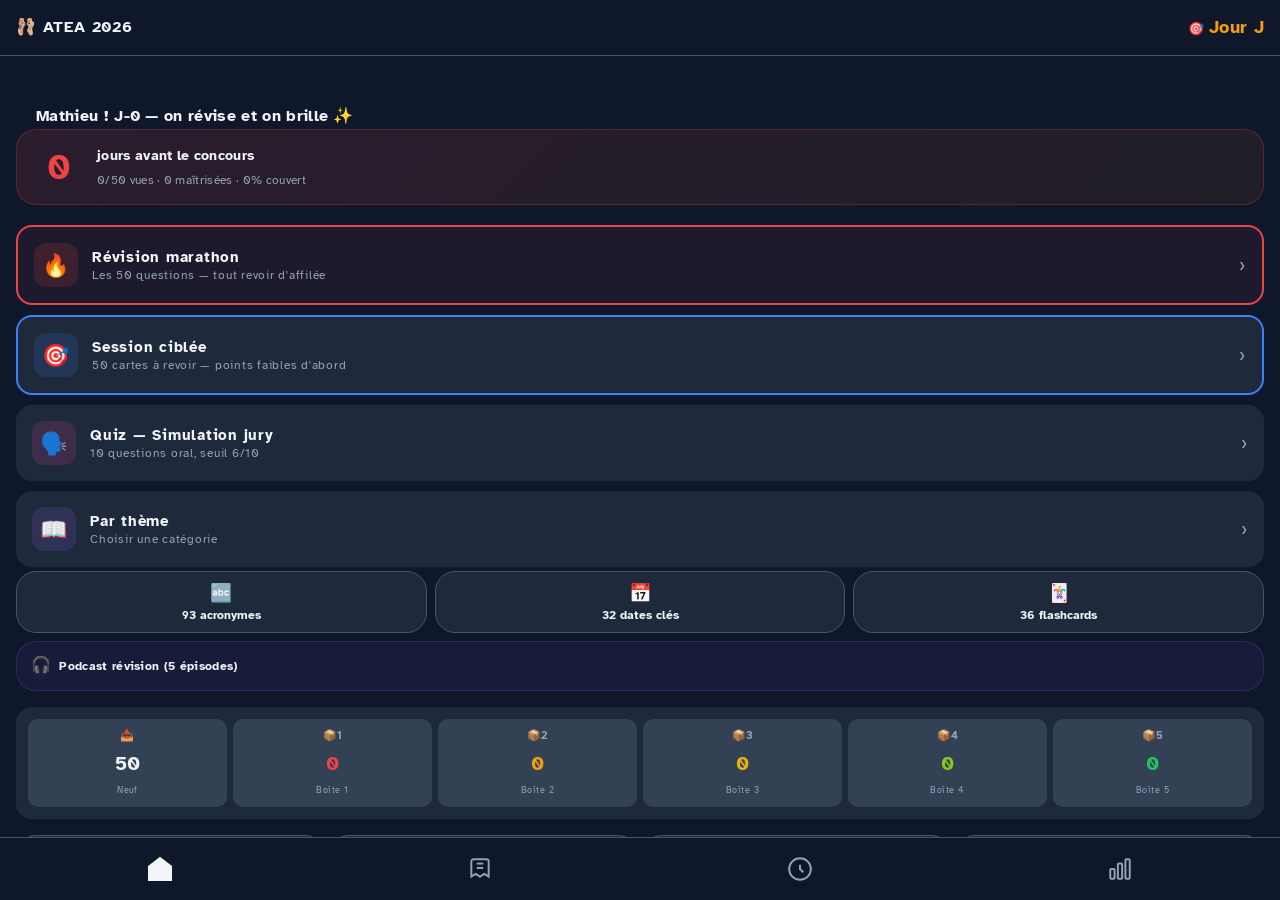
==== atea-prep/index.html @ 39984dcf "ATEA prep v4: Atkinson Hyperlegible font, greeting, marathon mode, motivation, podcast link, countdo" ====
<!DOCTYPE html>
<html lang="fr">
<head>
<meta charset="UTF-8">
<meta name="viewport" content="width=device-width, initial-scale=1.0, user-scalable=no">
<meta name="apple-mobile-web-app-capable" content="yes">
<meta name="apple-mobile-web-app-status-bar-style" content="black-translucent">
<meta name="theme-color" content="#0f172a">
<link rel="manifest" href="manifest.json">
<link href="https://fonts.googleapis.com/css2?family=Atkinson+Hyperlegible:ital,wght@0,400;0,700;1,400;1,700&display=swap" rel="stylesheet">
<title>ATEA 2026 — Prépa Concours Danse</title>
<style>
*{margin:0;padding:0;box-sizing:border-box}
:root{
  --bg:#0f172a;--surface:#1e293b;--surface2:#334155;
  --text:#f1f5f9;--muted:#94a3b8;--accent:#3b82f6;
  --accent2:#8b5cf6;--green:#22c55e;--red:#ef4444;
  --orange:#f59e0b;--border:#475569;
  --radius:16px;--card-radius:20px;
  --font:'Atkinson Hyperlegible', -apple-system, BlinkMacSystemFont, 'Segoe UI', Roboto, sans-serif;
}
html,body{height:100%;font-family:var(--font);background:var(--bg);color:var(--text);overflow:hidden;-webkit-tap-highlight-color:transparent;font-size:16px;letter-spacing:0.02em;line-height:1.7}
body{display:flex;flex-direction:column}

/* Header */
.header{padding:12px 16px;display:flex;align-items:center;justify-content:space-between;background:var(--bg);border-bottom:1px solid var(--border);flex-shrink:0;z-index:10}
.header h1{font-size:16px;font-weight:700;letter-spacing:0.05em}
.header-right{display:flex;align-items:center;gap:10px}
.countdown{font-size:13px;color:var(--orange);font-weight:600}
.countdown span{font-size:18px}
.streak-badge{display:flex;align-items:center;gap:4px;background:rgba(245,158,11,0.15);padding:4px 10px;border-radius:20px;font-size:13px;font-weight:700;color:var(--orange)}
.streak-badge .fire{font-size:18px}

/* Navigation */
.nav{display:flex;gap:6px;padding:8px 12px;overflow-x:auto;flex-shrink:0;-webkit-overflow-scrolling:touch;scrollbar-width:none}
.nav::-webkit-scrollbar{display:none}
.nav-btn{padding:8px 14px;border-radius:30px;border:1.5px solid var(--border);background:transparent;color:var(--muted);font-size:12px;font-weight:600;white-space:nowrap;cursor:pointer;transition:all .2s;font-family:var(--font);letter-spacing:0.05em}
.nav-btn.active{background:var(--accent);border-color:var(--accent);color:#fff}
.nav-btn:active{transform:scale(0.96)}

/* Main content area */
.main{flex:1;overflow-y:auto;padding:16px;-webkit-overflow-scrolling:touch}

/* Card styles */
.card{background:var(--surface);border-radius:var(--card-radius);padding:24px;margin-bottom:16px;position:relative;overflow:hidden}
.card-label{font-size:11px;text-transform:uppercase;letter-spacing:1.5px;color:var(--accent);font-weight:700;margin-bottom:10px}
.card-q{font-size:16px;font-weight:600;line-height:1.7;margin-bottom:16px}
.card-a{font-size:16px;line-height:1.7;color:var(--muted);display:none;padding-top:16px;border-top:1px solid var(--border)}
.card-a.visible{display:block;animation:fadeIn .3s ease}
.card-a ul{list-style:none;padding:0;margin:0}
.card-a li{padding:6px 0;padding-left:20px;position:relative;line-height:1.7}
.card-a li::before{content:'•';position:absolute;left:0;color:var(--accent);font-weight:700}
.card-category{position:absolute;top:0;right:0;padding:6px 12px;border-radius:0 var(--card-radius) 0 12px;font-size:10px;font-weight:600;background:var(--accent2);color:#fff;letter-spacing:0.05em}

/* TTS button */
.tts-btn{display:inline-flex;align-items:center;gap:6px;padding:8px 14px;border-radius:var(--radius);border:1.5px solid var(--border);background:transparent;color:var(--muted);font-size:13px;cursor:pointer;transition:all .2s;margin-top:12px;font-family:var(--font)}
.tts-btn:active{transform:scale(0.96)}
.tts-btn.speaking{border-color:var(--accent);color:var(--accent);background:rgba(59,130,246,0.1)}

/* Flip button */
.flip-btn{width:100%;padding:14px;border-radius:var(--radius);border:none;background:var(--accent);color:#fff;font-size:15px;font-weight:600;cursor:pointer;transition:all .2s;font-family:var(--font);letter-spacing:0.05em}
.flip-btn:active{transform:scale(0.98);opacity:0.9}
.flip-btn.revealed{background:var(--surface2)}
.flip-btn.secondary{background:var(--surface2);margin-top:10px}

/* Progress ring */
.progress-container{display:flex;align-items:center;gap:12px;margin-bottom:16px}
.progress-ring{width:48px;height:48px;position:relative;flex-shrink:0}
.progress-ring svg{transform:rotate(-90deg)}
.progress-ring circle{fill:none;stroke-width:4}
.progress-ring .bg{stroke:var(--surface2)}
.progress-ring .fg{stroke:var(--green);stroke-linecap:round;transition:stroke-dashoffset .5s ease}
.progress-text{font-size:11px;font-weight:700;position:absolute;top:50%;left:50%;transform:translate(-50%,-50%)}
.progress-label{font-size:14px;color:var(--muted)}
.progress-label strong{color:var(--text)}

/* Leitner boxes visual */
.leitner-visual{display:flex;gap:6px;margin-bottom:16px;padding:12px;background:var(--surface);border-radius:var(--radius)}
.leitner-box{flex:1;text-align:center;padding:8px 4px;border-radius:10px;background:var(--surface2);position:relative}
.leitner-box .box-num{font-size:11px;font-weight:700;color:var(--muted);margin-bottom:2px}
.leitner-box .box-count{font-size:20px;font-weight:800}
.leitner-box.b1 .box-count{color:var(--red)}
.leitner-box.b2 .box-count{color:var(--orange)}
.leitner-box.b3 .box-count{color:#eab308}
.leitner-box.b4 .box-count{color:#84cc16}
.leitner-box.b5 .box-count{color:var(--green)}
.leitner-box .box-label{font-size:9px;color:var(--muted);margin-top:2px;letter-spacing:0.05em}

/* Leitner rating buttons */
.leitner-btns{display:flex;gap:8px;margin-top:16px}
.leitner-btn{flex:1;padding:14px 8px;border-radius:var(--radius);border:none;font-size:14px;font-weight:600;cursor:pointer;transition:all .2s;font-family:var(--font)}
.leitner-btn:active{transform:scale(0.96)}
.leitner-btn.correct{background:rgba(34,197,94,0.15);color:var(--green)}
.leitner-btn.wrong{background:rgba(239,68,68,0.15);color:var(--red)}

/* Quiz mode */
.quiz-option{display:block;width:100%;padding:14px 16px;margin-bottom:10px;border-radius:var(--radius);border:1.5px solid var(--border);background:var(--surface);color:var(--text);font-size:15px;text-align:left;cursor:pointer;transition:all .2s;line-height:1.6;font-family:var(--font)}
.quiz-option:active{transform:scale(0.98)}

/* Score bar */
.score-bar{display:flex;gap:12px;padding:12px 16px;background:var(--surface);border-radius:var(--radius);margin-bottom:16px;justify-content:center}
.score-item{text-align:center}
.score-item .num{font-size:22px;font-weight:700}
.score-item .label{font-size:10px;color:var(--muted);text-transform:uppercase;letter-spacing:1px}
.score-item.good .num{color:var(--green)}
.score-item.bad .num{color:var(--red)}

/* Acronym grid */
.acr-card{background:var(--surface);border-radius:var(--radius);padding:16px;margin-bottom:10px;cursor:pointer;transition:all .2s}
.acr-card:active{transform:scale(0.98)}
.acr-card .acr{font-size:19px;font-weight:700;color:var(--accent)}
.acr-card .def{font-size:15px;color:var(--muted);margin-top:8px;display:none;line-height:1.7}
.acr-card.open .def{display:block;animation:fadeIn .2s ease}

/* Timeline */
.tl-item{display:flex;gap:12px;padding:14px 0;border-bottom:1px solid rgba(71,85,105,0.3)}
.tl-date{min-width:100px;font-size:13px;font-weight:700;color:var(--orange);line-height:1.7}
.tl-event{font-size:14px;line-height:1.7;color:var(--text)}

/* Stats dashboard */
.stat-grid{display:grid;grid-template-columns:1fr 1fr;gap:12px;margin-bottom:16px}
.stat-card{background:var(--surface);border-radius:var(--radius);padding:16px;text-align:center}
.stat-card .big{font-size:26px;font-weight:800}
.stat-card .label{font-size:11px;color:var(--muted);margin-top:4px}

/* Search */
.search{display:flex;margin-bottom:16px}
.search input{flex:1;padding:12px 16px;border-radius:var(--radius);border:1.5px solid var(--border);background:var(--surface);color:var(--text);font-size:15px;outline:none;font-family:var(--font);letter-spacing:0.02em}
.search input:focus{border-color:var(--accent)}
.search input::placeholder{color:var(--muted)}

/* Home */
.home-hero{text-align:center;padding:24px 16px}
.home-hero .emoji{font-size:44px;margin-bottom:10px}
.home-hero h2{font-size:20px;font-weight:700;margin-bottom:4px}
.home-hero .sub{color:var(--muted);font-size:13px}
.home-actions{display:flex;flex-direction:column;gap:10px;margin-top:20px}
.home-action{display:flex;align-items:center;gap:14px;background:var(--surface);border-radius:var(--radius);padding:16px;cursor:pointer;transition:all .2s;border:none;color:var(--text);width:100%;text-align:left;font-size:15px;font-family:var(--font);letter-spacing:0.05em}
.home-action:active{transform:scale(0.98)}
.home-action .icon{width:44px;height:44px;border-radius:12px;display:flex;align-items:center;justify-content:center;font-size:22px;flex-shrink:0}
.home-action .icon.blue{background:rgba(59,130,246,0.15)}
.home-action .icon.purple{background:rgba(139,92,246,0.15)}
.home-action .icon.orange{background:rgba(245,158,11,0.15)}
.home-action .icon.green{background:rgba(34,197,94,0.15)}
.home-action .icon.red{background:rgba(239,68,68,0.15)}
.home-action .icon.pink{background:rgba(236,72,153,0.15)}
.home-action .meta{flex:1;min-width:0}
.home-action .meta .title{font-weight:600;font-size:15px}
.home-action .meta .desc{font-size:12px;color:var(--muted);margin-top:2px}
.home-action .arrow{color:var(--muted);font-size:18px;flex-shrink:0}



/* Countdown strip */
.countdown-strip{display:flex;align-items:center;gap:14px;padding:14px 18px;background:linear-gradient(135deg,rgba(239,68,68,0.12),rgba(249,115,22,0.08));border:1.5px solid rgba(239,68,68,0.25);border-radius:var(--card-radius);margin-bottom:12px}
.countdown-num{font-size:36px;font-weight:800;color:var(--red);line-height:1;min-width:48px;text-align:center}
.countdown-right{flex:1}
.countdown-label{font-size:14px;font-weight:600;color:var(--text)}
.countdown-sub{font-size:12px;color:var(--muted);margin-top:2px}

/* Primary action (marathon) */
.home-action.primary-action{border:2px solid var(--red);background:rgba(239,68,68,0.06)}

/* Extras row */
.home-extras{margin-top:4px;margin-bottom:16px}
.extras-row{display:flex;gap:8px;margin-bottom:8px}
.extra-btn{flex:1;padding:10px 8px;border-radius:var(--card-radius);border:1px solid var(--border);background:var(--surface);color:var(--text);font-size:12px;font-weight:600;text-align:center;cursor:pointer;font-family:var(--font);transition:all .15s;text-decoration:none;display:block}
.extra-btn:active{transform:scale(0.97)}
.extra-btn span{display:block;font-size:18px;margin-bottom:4px}
.podcast-btn{display:flex;align-items:center;gap:8px;padding:10px 14px;background:rgba(139,92,246,0.08);border-color:rgba(139,92,246,0.2)}
.podcast-btn span{display:inline;font-size:16px;margin:0}

/* Today stats row */
.today-stats{display:flex;gap:4px;margin-top:12px;margin-bottom:80px}
.today-stat{flex:1;text-align:center;padding:10px 4px;background:var(--surface);border-radius:var(--card-radius);border:1px solid var(--border)}
.today-stat .ts-num{font-size:18px;font-weight:700;color:var(--text)}
.today-stat .ts-label{font-size:10px;color:var(--muted);margin-top:2px}

/* Red color var */

/* Greeting */
.greeting{padding:16px 20px 0;font-size:16px;font-weight:600;color:var(--text);text-align:left;line-height:1.6}

/* Motivation toast */
.motivation-toast{position:fixed;top:70px;left:50%;transform:translateX(-50%) translateY(-20px);background:var(--surface2);color:var(--text);padding:10px 20px;border-radius:30px;font-size:14px;font-weight:600;opacity:0;transition:all .3s ease;z-index:100;pointer-events:none;white-space:nowrap}
.motivation-toast.visible{opacity:1;transform:translateX(-50%) translateY(0)}

/* Daily goal banner */
.daily-goal{background:var(--surface);border-radius:var(--card-radius);padding:16px;margin-bottom:16px;display:flex;align-items:center;gap:14px}
.daily-goal .ring-wrap{flex-shrink:0}
.daily-goal .goal-info{flex:1;min-width:0}
.daily-goal .goal-title{font-size:14px;font-weight:600}
.daily-goal .goal-sub{font-size:12px;color:var(--muted);margin-top:2px}
.daily-goal.complete{border:2px solid var(--green);background:rgba(34,197,94,0.05)}

/* Empty state */
.empty{text-align:center;padding:48px 24px;color:var(--muted)}
.empty .emoji{font-size:48px;margin-bottom:12px}

/* Animations */
@keyframes fadeIn{from{opacity:0;transform:translateY(8px)}to{opacity:1;transform:translateY(0)}}
.fade-in{animation:fadeIn .3s ease}
@keyframes confettiFall{0%{transform:translateY(-100vh) rotate(0deg);opacity:1}100%{transform:translateY(100vh) rotate(720deg);opacity:0}}
@keyframes celebPop{0%{transform:scale(0);opacity:0}50%{transform:scale(1.2);opacity:1}100%{transform:scale(1);opacity:1}}

/* Confetti overlay */
.confetti-overlay{position:fixed;top:0;left:0;right:0;bottom:0;pointer-events:none;z-index:1000;overflow:hidden}
.confetti-piece{position:absolute;width:10px;height:10px;border-radius:2px;animation:confettiFall 3s ease-out forwards}
.celeb-text{position:fixed;top:50%;left:50%;transform:translate(-50%,-50%);font-size:28px;font-weight:800;text-align:center;z-index:1001;animation:celebPop .5s ease;pointer-events:none;text-shadow:0 2px 20px rgba(0,0,0,0.5)}

/* Swipe hint */
.swipe-hint{text-align:center;font-size:11px;color:var(--muted);padding:8px;margin-top:8px}

/* Bottom bar — Instagram style */
.bottom-bar{display:flex;align-items:center;justify-content:space-around;padding:6px 0;padding-bottom:max(6px,env(safe-area-inset-bottom));background:var(--bg);border-top:1px solid var(--border);flex-shrink:0}
.bottom-btn{flex:1;display:flex;align-items:center;justify-content:center;padding:12px 0;border:none;background:transparent;cursor:pointer;transition:all .15s;-webkit-tap-highlight-color:transparent;position:relative}
.bottom-btn:active{transform:scale(0.9)}
.bottom-btn svg{width:26px;height:26px;stroke:var(--muted);stroke-width:1.8;fill:none;transition:all .15s}
.bottom-btn.active svg{stroke:var(--text);stroke-width:2.2}
.bottom-btn.active svg.fill-active{fill:var(--text);stroke:var(--text)}

/* Filter pills */
.filter-row{display:flex;gap:6px;margin-bottom:12px;flex-wrap:wrap}
.filter-pill{padding:6px 12px;border-radius:20px;border:1px solid var(--border);background:transparent;color:var(--muted);font-size:11px;cursor:pointer;transition:all .2s;font-family:var(--font)}
.filter-pill.active{background:var(--accent);border-color:var(--accent);color:#fff}

/* Result banner */
.result-banner{padding:24px;border-radius:var(--card-radius);text-align:center;margin-bottom:16px}
.result-banner.pass{background:rgba(34,197,94,0.1);border:2px solid var(--green)}
.result-banner.fail{background:rgba(239,68,68,0.1);border:2px solid var(--red)}
.result-banner .big-emoji{font-size:48px;margin-bottom:8px}
.result-banner .result-text{font-size:20px;font-weight:700}
.result-banner .result-sub{font-size:14px;color:var(--muted);margin-top:4px}

/* Box 5 graduation animation */
@keyframes boxGrad{0%{box-shadow:0 0 0 0 rgba(34,197,94,0.4)}70%{box-shadow:0 0 0 15px rgba(34,197,94,0)}100%{box-shadow:0 0 0 0 rgba(34,197,94,0)}}
.box-graduated{animation:boxGrad 1s ease}
</style>
</head>
<body>

<div class="header">
  <h1>🩰 ATEA 2026</h1>
  <div class="header-right">
    <div class="streak-badge" id="streakBadge" style="display:none"><span class="fire">🔥</span><span id="streakNum">0</span></div>
    <div class="countdown" id="countdown"></div>
  </div>
</div>

<div class="motivation-toast" id="motivationToast"></div>
<div class="nav" id="nav"></div>
<div class="main" id="main"></div>

<div class="bottom-bar" id="bottomBar">
  <button class="bottom-btn active" onclick="showTab('home')" data-tab="home">
    <svg viewBox="0 0 24 24" class="fill-active"><path d="M9.005 16.545a2.997 2.997 0 0 1 2.997-2.997A2.997 2.997 0 0 1 15 16.545V22H9.005V16.545Z"/><path d="M2.003 9.822 12 2l9.997 7.822V22H15v-5.455A2.997 2.997 0 0 0 12.002 13.548 2.997 2.997 0 0 0 9.005 16.545V22H2.003V9.822Z"/></svg>
  </button>
  <button class="bottom-btn" onclick="showTab('study')" data-tab="study">
    <svg viewBox="0 0 24 24"><path d="M4 19V5a2 2 0 0 1 2-2h12a2 2 0 0 1 2 2v14l-4-2.5L12 19l-4-2.5L4 19Z"/><line x1="9" y1="7" x2="15" y2="7"/><line x1="9" y1="11" x2="15" y2="11"/></svg>
  </button>
  <button class="bottom-btn" onclick="showTab('quiz')" data-tab="quiz">
    <svg viewBox="0 0 24 24"><circle cx="12" cy="12" r="10"/><path d="M12 8v4l3 3"/></svg>
  </button>
  <button class="bottom-btn" onclick="showTab('stats')" data-tab="stats">
    <svg viewBox="0 0 24 24"><rect x="3" y="12" width="4" height="9" rx="1"/><rect x="10" y="7" width="4" height="14" rx="1"/><rect x="17" y="3" width="4" height="18" rx="1"/></svg>
  </button>
</div>

<script src="content.js"></script>
<script>

// ===== MOTIVATION =====
const GREETINGS = [
  "Bonjour Mathieu ! C'est parti pour une séance de révision 💪",
  "Salut Mathieu ! Encore un pas vers le concours 🩰",
  "Hello Mathieu ! Chaque minute compte, tu gères 🔥",
  "Bonjour Mathieu ! Le jury va être impressionné 🌟",
  "Mathieu ! J-{days} — on révise et on brille ✨",
  "Coucou Mathieu ! Ton futur poste t'attend 🎯",
];

const CARD_ENCOURAGEMENTS = [
  "Bien joué ! 👏",
  "Tu gères ! 💪",
  "Excellent ! 🌟",
  "C'est noté ! ✅",
  "Bravo ! 🎉",
  "Continue comme ça ! 🔥",
  "Top ! 👌",
  "Parfait ! ⭐",
];

const WRONG_ENCOURAGEMENTS = [
  "Pas grave, ça rentrera ! 💡",
  "C'est en se trompant qu'on apprend 📖",
  "Tu la retiendras la prochaine fois 💪",
  "Note-la bien, elle reviendra ! 🔄",
];

const STREAK_MESSAGES = [
  "", // 0
  "", // 1
  "Belle série ! 🔥",
  "3 d'affilée, continue ! 🔥🔥",
  "En feu ! 🔥🔥🔥",
  "Inarrêtable ! 🔥🔥🔥🔥",
];

const SESSION_END_MESSAGES = [
  "Belle session ! Le jury ne sait pas ce qui l'attend 😏",
  "Bravo Mathieu ! Une session de plus vers la victoire 🏆",
  "Encore un pas de franchi. Tu es sur la bonne voie ! 🩰",
  "Session terminée. Tu es de plus en plus prêt ! 💪",
];

function getGreeting() {
  const days = Math.max(0, Math.ceil((new Date('2026-06-22') - new Date()) / 86400000));
  const g = GREETINGS[Math.floor(Math.random() * GREETINGS.length)];
  return g.replace('{days}', days);
}

function getCardEncouragement() {
  return CARD_ENCOURAGEMENTS[Math.floor(Math.random() * CARD_ENCOURAGEMENTS.length)];
}

function getWrongEncouragement() {
  return WRONG_ENCOURAGEMENTS[Math.floor(Math.random() * WRONG_ENCOURAGEMENTS.length)];
}

function getStreakMessage(count) {
  if (count >= STREAK_MESSAGES.length) return STREAK_MESSAGES[STREAK_MESSAGES.length - 1];
  return STREAK_MESSAGES[count] || '';
}

function getSessionEndMessage() {
  return SESSION_END_MESSAGES[Math.floor(Math.random() * SESSION_END_MESSAGES.length)];
}

let correctStreak = 0;
function showMotivation(msg) {
  if (!msg) return;
  const t = document.getElementById('motivationToast');
  t.textContent = msg;
  t.classList.add('visible');
  setTimeout(() => t.classList.remove('visible'), 1800);
}


// ===== STATE =====
const STATE_KEY = 'atea-prep-v2';
let state = loadState();

function loadState() {
  try {
    const s = JSON.parse(localStorage.getItem(STATE_KEY));
    if (s && s.version >= 3) return s;
  } catch(e) {}
  // Migrate from v1 if exists
  let oldState = null;
  try { oldState = JSON.parse(localStorage.getItem('atea-prep-state')); } catch(e){}
  const fresh = {
    version: 3,
    boxes: {},         // questionId -> {box: 1-5, lastSeen, sessionSeen}
    quizHistory: [],
    acrSeen: {},
    streak: {count: 0, lastDate: null},
    dailyGoal: {date: null, studied: 0},
    sessionCount: 0,
    totalStudied: 0
  };
  // Migrate old confidence data
  if (oldState && oldState.seen) {
    Object.entries(oldState.seen).forEach(([id, data]) => {
      let box = 1;
      if (data.confidence === 'easy') box = 4;
      else if (data.confidence === 'medium') box = 2;
      else if (data.confidence === 'hard') box = 1;
      fresh.boxes[id] = {box, lastSeen: data.lastSeen, sessionSeen: 0};
    });
    fresh.quizHistory = oldState.quizHistory || [];
    fresh.totalStudied = oldState.totalStudied || 0;
  }
  return fresh;
}

function saveState() { localStorage.setItem(STATE_KEY, JSON.stringify(state)); }

// ===== DAILY TRACKING =====
function todayStr() {
  return new Date().toLocaleDateString('en-CA'); // YYYY-MM-DD
}

function checkStreak() {
  const today = todayStr();
  const s = state.streak;
  if (s.lastDate === today) return; // already counted today
  const yesterday = new Date();
  yesterday.setDate(yesterday.getDate() - 1);
  const yStr = yesterday.toLocaleDateString('en-CA');
  if (s.lastDate === yStr) {
    // streak continues — don't increment yet, wait for study
  } else if (s.lastDate && s.lastDate !== yStr) {
    // streak broken
    s.count = 0;
  }
}

function recordStudy() {
  const today = todayStr();
  // Daily goal
  if (state.dailyGoal.date !== today) {
    state.dailyGoal = {date: today, studied: 0};
  }
  state.dailyGoal.studied++;
  state.totalStudied++;
  // Streak
  if (state.streak.lastDate !== today) {
    const yesterday = new Date();
    yesterday.setDate(yesterday.getDate() - 1);
    const yStr = yesterday.toLocaleDateString('en-CA');
    if (state.streak.lastDate === yStr || state.streak.count === 0) {
      state.streak.count++;
    } else if (state.streak.lastDate !== today) {
      state.streak.count = 1;
    }
    state.streak.lastDate = today;
  }
  saveState();
  updateStreakBadge();
  // Check if daily goal just completed
  if (state.dailyGoal.studied === 5) {
    showCelebration('🎉 Objectif du jour atteint !');
  }
}

function updateStreakBadge() {
  const badge = document.getElementById('streakBadge');
  const num = document.getElementById('streakNum');
  checkStreak();
  if (state.streak.count > 0) {
    badge.style.display = 'flex';
    num.textContent = state.streak.count;
  } else {
    badge.style.display = 'none';
  }
}

// ===== COUNTDOWN =====
function updateCountdown() {
  const exam = new Date('2026-06-22T09:00:00+02:00');
  const now = new Date();
  const diff = exam - now;
  if (diff <= 0) {
    document.getElementById('countdown').innerHTML = '🎯 <span>Jour J</span>';
    return;
  }
  const days = Math.ceil(diff / (1000*60*60*24));
  document.getElementById('countdown').innerHTML = `J-<span>${days}</span>`;
}
updateCountdown();
setInterval(updateCountdown, 60000);

// ===== TTS =====
let ttsActive = false;
function toggleTTS(text, btn) {
  if (ttsActive) {
    speechSynthesis.cancel();
    ttsActive = false;
    if (btn) btn.classList.remove('speaking');
    return;
  }
  // Clean text for speech
  const clean = text.replace(/<[^>]+>/g, ' ').replace(/[•·]/g, '').replace(/\s+/g, ' ').trim();
  const utter = new SpeechSynthesisUtterance(clean);
  utter.lang = 'fr-FR';
  utter.rate = 0.9;
  utter.onend = () => { ttsActive = false; if (btn) btn.classList.remove('speaking'); };
  utter.onerror = () => { ttsActive = false; if (btn) btn.classList.remove('speaking'); };
  speechSynthesis.speak(utter);
  ttsActive = true;
  if (btn) btn.classList.add('speaking');
}

function stopTTS() {
  speechSynthesis.cancel();
  ttsActive = false;
}

// ===== CELEBRATIONS =====
const BRAVO_MSGS = ['Bravo !','Excellent !','Tu gères !','Encore un pas !','Bien joué !','Continue !','Super !','Magnifique !'];
function randomBravo() { return BRAVO_MSGS[Math.floor(Math.random()*BRAVO_MSGS.length)]; }

function showCelebration(msg) {
  // Confetti
  const overlay = document.createElement('div');
  overlay.className = 'confetti-overlay';
  const colors = ['#3b82f6','#8b5cf6','#22c55e','#f59e0b','#ef4444','#ec4899','#06b6d4'];
  for (let i = 0; i < 50; i++) {
    const piece = document.createElement('div');
    piece.className = 'confetti-piece';
    piece.style.left = Math.random()*100 + '%';
    piece.style.top = '-10px';
    piece.style.backgroundColor = colors[Math.floor(Math.random()*colors.length)];
    piece.style.animationDelay = Math.random()*1 + 's';
    piece.style.animationDuration = (2 + Math.random()*2) + 's';
    piece.style.width = (6 + Math.random()*8) + 'px';
    piece.style.height = (6 + Math.random()*8) + 'px';
    overlay.appendChild(piece);
  }
  document.body.appendChild(overlay);
  // Text
  const txt = document.createElement('div');
  txt.className = 'celeb-text';
  txt.textContent = msg || randomBravo();
  document.body.appendChild(txt);
  setTimeout(() => { overlay.remove(); txt.remove(); }, 3000);
}

// ===== FORMAT ANSWER (Dyslexia-friendly) =====
function formatAnswer(text) {
  // Split on sentence boundaries to create bullet points
  let sentences = text
    .replace(/\s+/g, ' ')
    .split(/(?<=[.;!?])\s+/)
    .map(s => s.trim())
    .filter(s => s.length > 0);

  if (sentences.length <= 1) {
    return highlightTerms(text);
  }

  // If there are numbered items like (1), (2), split on those too
  let items = [];
  sentences.forEach(s => {
    const parts = s.split(/(?=\(\d+\)\s)/).map(p => p.trim()).filter(p => p.length > 0);
    items.push(...parts);
  });

  if (items.length <= 2) {
    return highlightTerms(text);
  }

  return '<ul>' + items.map(item => `<li>${highlightTerms(item)}</li>`).join('') + '</ul>';
}

function highlightTerms(text) {
  return text
    // Bold dates (e.g., 7 juillet 2016, 1er janvier 2023)
    .replace(/(\d{1,2}(?:er|ᵉ|ᵉʳ)?\s+(?:janvier|février|mars|avril|mai|juin|juillet|août|septembre|octobre|novembre|décembre)\s+\d{4})/gi, '<strong style="color:var(--orange)">$1</strong>')
    // Bold law references
    .replace(/((?:loi|décret|arrêté|circulaire|article)\s+[A-Za-zÀ-ÿ\.\s\-]+(?:\d[\d\-\.]*)?)/gi, '<strong>$1</strong>')
    // Bold acronyms (2+ uppercase letters)
    .replace(/\b([A-ZÉÈÀÙÇ]{2,}[a-z]?(?:\d+)?)\b/g, '<strong style="color:var(--accent)">$1</strong>')
    // Bold percentages and key numbers
    .replace(/(\d+\s*[%€h])/g, '<strong>$1</strong>');
}

// ===== LEITNER SYSTEM =====
function getBox(qId) {
  return state.boxes[qId]?.box || 0; // 0 = unseen
}

function getBoxCounts() {
  const counts = {0:0, 1:0, 2:0, 3:0, 4:0, 5:0};
  CONTENT.questions.forEach(q => {
    const b = getBox(q.id);
    counts[b]++;
  });
  return counts;
}

function leitnerCorrect(qId) {
  if (!state.boxes[qId]) state.boxes[qId] = {box:1, lastSeen: null, sessionSeen: 0};
  const b = state.boxes[qId];
  if (b.box < 5) b.box++;
  b.lastSeen = new Date().toISOString();
  b.sessionSeen = state.sessionCount;
  correctStreak++;
  if (b.box === 5) {
    showCelebration('⭐ Maîtrisée !');
  } else if (correctStreak >= 2) {
    showMotivation(getStreakMessage(Math.min(correctStreak, 5)));
  } else if (Math.random() < 0.3) {
    showMotivation(getCardEncouragement());
  }
  recordStudy();
  saveState();
}

function leitnerWrong(qId) {
  if (!state.boxes[qId]) state.boxes[qId] = {box:1, lastSeen: null, sessionSeen: 0};
  state.boxes[qId].box = 1;
  state.boxes[qId].lastSeen = new Date().toISOString();
  state.boxes[qId].sessionSeen = state.sessionCount;
  correctStreak = 0;
  if (Math.random() < 0.4) showMotivation(getWrongEncouragement());
  recordStudy();
  saveState();
}

function isDueForReview(qId) {
  const b = state.boxes[qId];
  if (!b) return true; // unseen
  const intervals = {1:1, 2:2, 3:4, 4:8, 5:16};
  const sessionsSince = state.sessionCount - (b.sessionSeen || 0);
  return sessionsSince >= (intervals[b.box] || 1);
}

function renderLeitnerBoxes() {
  const counts = getBoxCounts();
  const labels = ['Neuf','Boîte 1','Boîte 2','Boîte 3','Boîte 4','Boîte 5'];
  const classes = ['','b1','b2','b3','b4','b5'];
  return `<div class="leitner-visual">
    ${[0,1,2,3,4,5].map(i => `
      <div class="leitner-box ${classes[i]}">
        <div class="box-num">${i === 0 ? '📥' : '📦'+i}</div>
        <div class="box-count">${counts[i]}</div>
        <div class="box-label">${labels[i]}</div>
      </div>
    `).join('')}
  </div>`;
}

// ===== GUIDED SESSION =====
function buildGuidedSession() {
  state.sessionCount++;
  saveState();
  const questions = CONTENT.questions;
  let pool = [];

  // Priority 1: Box 1 (failed/new to boxes, due)
  const box1 = questions.filter(q => getBox(q.id) === 1 && isDueForReview(q.id));
  // Priority 2: Box 2 (due)
  const box2 = questions.filter(q => getBox(q.id) === 2 && isDueForReview(q.id));
  // Priority 3: Unseen
  const unseen = questions.filter(q => getBox(q.id) === 0);
  // Priority 4: Box 3-5 (due for review)
  const review = questions.filter(q => getBox(q.id) >= 3 && isDueForReview(q.id));

  // Shuffle each group
  const shuffle = arr => [...arr].sort(() => Math.random() - 0.5);

  pool = [
    ...shuffle(box1).slice(0, 4),
    ...shuffle(box2).slice(0, 3),
    ...shuffle(unseen).slice(0, 2),
    ...shuffle(review).slice(0, 3)
  ];

  // If not enough, fill up
  if (pool.length < 10) {
    const remaining = questions.filter(q => !pool.find(p => p.id === q.id));
    pool = [...pool, ...shuffle(remaining).slice(0, 10 - pool.length)];
  }

  // Interleave categories
  pool = pool.slice(0, 10);
  // Shuffle final deck to interleave
  return shuffle(pool);
}


// ===== MARATHON MODE =====
function startMarathon() {
  const deck = [...CONTENT.questions].sort(() => Math.random() - 0.5);
  marathonDeck = deck;
  marathonIndex = 0;
  correctStreak = 0;
  currentTab = "study";
  document.querySelectorAll(".bottom-btn").forEach(b => b.classList.toggle("active", b.dataset.tab === "study"));
  document.getElementById("nav").innerHTML = "<button class=\"nav-btn active\">🔥 Marathon — " + deck.length + " cartes</button>";
  showMarathonCard();
}

let marathonDeck = [];
let marathonIndex = 0;

function showMarathonCard() {
  if (marathonIndex >= marathonDeck.length) {
    showCelebration("🏆 Marathon terminé !");
    document.getElementById("main").innerHTML = 
      "<div class=\"empty fade-in\">" +
      "<div class=\"emoji\">🏆</div>" +
      "<p style=\"font-size:18px;font-weight:600\">Marathon terminé !</p>" +
      "<p style=\"margin-top:8px;color:var(--muted)\">" + marathonDeck.length + " questions révisées</p>" +
      "<p style=\"margin-top:4px;color:var(--muted);font-style:italic\">" + getSessionEndMessage() + "</p>" +
      "<button class=\"flip-btn\" style=\"margin-top:20px;max-width:240px;margin-left:auto;margin-right:auto\" onclick=\"showTab(\x27home\x27)\">Retour</button>" +
      "<button class=\"flip-btn secondary\" style=\"max-width:240px;margin-left:auto;margin-right:auto\" onclick=\"startMarathon()\">Recommencer</button>" +
      "</div>";
    return;
  }

  const q = marathonDeck[marathonIndex];
  const box = getBox(q.id);
  const boxLabels = {0:"📥 Nouvelle",1:"📦1 À revoir",2:"📦2 En cours",3:"📦3 Bien",4:"📦4 Acquise",5:"⭐ Maîtrisée"};
  const pct = Math.round(marathonIndex / marathonDeck.length * 100);

  document.getElementById("main").innerHTML = 
    "<div class=\"progress-container fade-in\">" +
      progressRing(pct, 48) +
      "<div class=\"progress-label\"><strong>" + (marathonIndex + 1) + "</strong> / " + marathonDeck.length + " · " + boxLabels[box] + "</div>" +
    "</div>" +
    "<div class=\"card fade-in\">" +
      "<div class=\"card-category\">" + q.category.split("&")[0].trim() + "</div>" +
      "<div class=\"card-label\">Question " + q.id + "</div>" +
      "<div class=\"card-q\">" + q.question + "</div>" +
      "<div class=\"card-a\" id=\"answer\">" + formatAnswer(q.answer) + "</div>" +
      "<button class=\"tts-btn\" id=\"ttsBtn\" onclick=\"toggleTTS(CONTENT.questions.find(x=>x.id===" + q.id + ").answer, this)\" style=\"display:none\">" +
        "🔊 Lire à voix haute" +
      "</button>" +
    "</div>" +
    "<button class=\"flip-btn\" id=\"flipBtn\" onclick=\"revealMarathon()\">Voir la réponse</button>" +
    "<div class=\"leitner-btns\" id=\"leitnerBtns\" style=\"display:none\">" +
      "<button class=\"leitner-btn correct\" onclick=\"rateMarathon(true)\">✅ Je savais</button>" +
      "<button class=\"leitner-btn wrong\" onclick=\"rateMarathon(false)\">❌ À revoir</button>" +
    "</div>" +
    "<div class=\"swipe-hint\">Question " + (marathonIndex + 1) + " sur " + marathonDeck.length + "</div>";
}

function revealMarathon() {
  document.getElementById("answer").classList.add("visible");
  document.getElementById("ttsBtn").style.display = "inline-flex";
  document.getElementById("flipBtn").style.display = "none";
  document.getElementById("leitnerBtns").style.display = "flex";
}

function rateMarathon(correct) {
  const q = marathonDeck[marathonIndex];
  if (correct) leitnerCorrect(q.id);
  else leitnerWrong(q.id);
  marathonIndex++;
  showMarathonCard();
}

// ===== TABS =====
let currentTab = 'home';
let currentSubTab = null;

function showTab(tab) {
  currentTab = tab;
  currentSubTab = null;
  stopTTS();
  document.querySelectorAll('.bottom-btn').forEach((b, i) => {
    b.classList.toggle('active', b.dataset.tab === tab);
    const svg = b.querySelector('svg');
    if (svg) svg.classList.toggle('fill-active', b.dataset.tab === tab && b.dataset.tab === 'home');
  });
  switch(tab) {
    case 'home': renderHome(); break;
    case 'study': renderStudyNav(); break;
    case 'quiz': renderQuizSetup(); break;
    case 'stats': renderStats(); break;
  }
}

// ===== HOME =====
function renderHome() {
  const totalQ = CONTENT.questions.length;
  const counts = getBoxCounts();
  const studied = totalQ - counts[0];
  const mastered = counts[5];
  const quizzes = state.quizHistory.length;
  const avgScore = quizzes > 0 ? Math.round(state.quizHistory.reduce((a,h) => a + h.score/h.total*100, 0) / quizzes) : 0;
  const today = todayStr();
  const todayStudied = state.dailyGoal.date === today ? state.dailyGoal.studied : 0;
  const daysLeft = Math.max(0, Math.ceil((new Date('2026-06-22') - new Date()) / 86400000));
  const readyPct = Math.round((studied / totalQ) * 100);

  // Count due cards for the guided session
  const dueBox1 = CONTENT.questions.filter(q => getBox(q.id) === 1 && isDueForReview(q.id)).length;
  const dueBox2 = CONTENT.questions.filter(q => getBox(q.id) === 2 && isDueForReview(q.id)).length;
  const unseen = counts[0];
  const dueReview = CONTENT.questions.filter(q => getBox(q.id) >= 3 && isDueForReview(q.id)).length;
  const totalDue = dueBox1 + dueBox2 + unseen + dueReview;

  document.getElementById('nav').innerHTML = '';
  document.getElementById('main').innerHTML = `
    <div class="greeting fade-in">${getGreeting()}</div>

    <div class="countdown-strip fade-in">
      <div class="countdown-num">${daysLeft}</div>
      <div class="countdown-right">
        <div class="countdown-label">jours avant le concours</div>
        <div class="countdown-sub">${studied}/${totalQ} vues · ${mastered} maîtrisées · ${readyPct}% couvert</div>
      </div>
    </div>

    <div class="home-actions fade-in">
      <button class="home-action primary-action" onclick="startMarathon()">
        <div class="icon red">🔥</div>
        <div class="meta">
          <div class="title">Révision marathon</div>
          <div class="desc">Les ${totalQ} questions — tout revoir d'affilée</div>
        </div>
        <div class="arrow">›</div>
      </button>
      <button class="home-action" onclick="startGuidedSession()" style="border:2px solid var(--accent)">
        <div class="icon blue">🎯</div>
        <div class="meta">
          <div class="title">Session ciblée</div>
          <div class="desc">${totalDue > 0 ? totalDue + ' cartes à revoir — points faibles d\'abord' : 'Tout est à jour ! Révision générale'}</div>
        </div>
        <div class="arrow">›</div>
      </button>
      <button class="home-action" onclick="startQuiz(10)">
        <div class="icon pink">🗣️</div>
        <div class="meta">
          <div class="title">Quiz — Simulation jury</div>
          <div class="desc">10 questions oral, seuil 6/10</div>
        </div>
        <div class="arrow">›</div>
      </button>
      <button class="home-action" onclick="startQuickStudy()">
        <div class="icon purple">📖</div>
        <div class="meta">
          <div class="title">Par thème</div>
          <div class="desc">Choisir une catégorie</div>
        </div>
        <div class="arrow">›</div>
      </button>
    </div>

    <div class="home-extras fade-in">
      <div class="extras-row">
        <button class="extra-btn" onclick="showTab('study'); showSubTab('acronyms')">
          <span>🔤</span> ${CONTENT.acronyms.length} acronymes
        </button>
        <button class="extra-btn" onclick="showTab('study'); showSubTab('timeline')">
          <span>📅</span> ${CONTENT.timeline.length} dates clés
        </button>
        <button class="extra-btn" onclick="showTab('study'); showSubTab('flashcards')">
          <span>🃏</span> ${CONTENT.flashcards.length} flashcards
        </button>
      </div>
      <a class="extra-btn podcast-btn" href="https://hatch.ecto1.ai/podcasts/feed/449141008275653/76566894-2fe6-511a-b912-7e2ef489ec99" target="_blank" rel="noopener">
        <span>🎧</span> Podcast révision (5 épisodes)
      </a>
    </div>

    ${renderLeitnerBoxes()}

    <div class="today-stats fade-in">
      <div class="today-stat"><div class="ts-num">${todayStudied}</div><div class="ts-label">cartes aujourd'hui</div></div>
      <div class="today-stat"><div class="ts-num">${quizzes}</div><div class="ts-label">quiz passés</div></div>
      <div class="today-stat"><div class="ts-num">${avgScore > 0 ? avgScore + '%' : '—'}</div><div class="ts-label">score moyen</div></div>
      <div class="today-stat"><div class="ts-num">${state.streak.count > 0 ? '🔥' + state.streak.count : '—'}</div><div class="ts-label">série</div></div>
    </div>
  `;
}

// ===== GUIDED SESSION =====
let guidedDeck = [];
let guidedIndex = 0;
let guidedRevealed = false;

function startGuidedSession() {
  guidedDeck = buildGuidedSession();
  guidedIndex = 0;
  guidedRevealed = false;
  currentTab = 'study';
  document.querySelectorAll('.bottom-btn').forEach((b, i) => b.classList.toggle('active', i === 1));
  document.getElementById('nav').innerHTML = `<button class="nav-btn active">🎯 Session du jour — ${guidedDeck.length} cartes</button>`;
  showGuidedCard();
}

function showGuidedCard() {
  if (guidedIndex >= guidedDeck.length) {
    showCelebration('🎉 Session terminée !');
    document.getElementById('main').innerHTML = `
      <div class="empty fade-in">
        <div class="emoji">🎉</div>
        <p style="font-size:18px;font-weight:600">Session terminée !</p>
        <p style="margin-top:8px;color:var(--muted)">${guidedDeck.length} cartes travaillées</p>
        <p style="margin-top:4px;color:var(--muted)">${randomBravo()}</p>
        <button class="flip-btn" style="margin-top:20px;max-width:240px;margin-left:auto;margin-right:auto" onclick="showTab('home')">Retour</button>
        <button class="flip-btn secondary" style="max-width:240px;margin-left:auto;margin-right:auto" onclick="startGuidedSession()">Nouvelle session</button>
      </div>`;
    return;
  }

  const q = guidedDeck[guidedIndex];
  const box = getBox(q.id);
  const boxLabels = {0:'📥 Nouvelle',1:'📦1 À revoir',2:'📦2 En cours',3:'📦3 Bien',4:'📦4 Acquise',5:'⭐ Maîtrisée'};
  const pct = Math.round(guidedIndex / guidedDeck.length * 100);
  guidedRevealed = false;

  document.getElementById('main').innerHTML = `
    <div class="progress-container fade-in">
      ${progressRing(pct, 48)}
      <div class="progress-label"><strong>${guidedIndex + 1}</strong> / ${guidedDeck.length} · ${boxLabels[box]}</div>
    </div>
    <div class="card fade-in">
      <div class="card-category">${q.category.split('&')[0].trim()}</div>
      <div class="card-label">Question ${q.id}</div>
      <div class="card-q">${q.question}</div>
      <div class="card-a" id="answer">${formatAnswer(q.answer)}</div>
      <button class="tts-btn" id="ttsBtn" onclick="toggleTTS(CONTENT.questions.find(x=>x.id===${q.id}).answer, this)" style="display:none">
        🔊 Lire à voix haute
      </button>
    </div>
    <button class="flip-btn" id="flipBtn" onclick="revealGuided()">Voir la réponse</button>
    <div class="leitner-btns" id="leitnerBtns" style="display:none">
      <button class="leitner-btn correct" onclick="guidedRate(true)">✅ Je savais</button>
      <button class="leitner-btn wrong" onclick="guidedRate(false)">❌ À revoir</button>
    </div>
    <div class="swipe-hint">${box === 0 ? 'Première fois pour cette question' : `Dernière vue : Boîte ${box}`}</div>
  `;
}

function revealGuided() {
  if (guidedRevealed) return;
  guidedRevealed = true;
  document.getElementById('answer').classList.add('visible');
  document.getElementById('ttsBtn').style.display = 'inline-flex';
  document.getElementById('flipBtn').style.display = 'none';
  document.getElementById('leitnerBtns').style.display = 'flex';
}

function guidedRate(correct) {
  stopTTS();
  const q = guidedDeck[guidedIndex];
  if (correct) leitnerCorrect(q.id);
  else leitnerWrong(q.id);
  guidedIndex++;
  showGuidedCard();
}

// ===== STUDY NAV =====
function renderStudyNav() {
  const categories = [...new Set(CONTENT.questions.map(q => q.category))];
  document.getElementById('nav').innerHTML = `
    <button class="nav-btn active" onclick="showSubTab('all')">Toutes</button>
    ${categories.map(c => `<button class="nav-btn" onclick="showSubTab('cat:${c}')">${c.split(' ').slice(0,2).join(' ')}</button>`).join('')}
    <button class="nav-btn" onclick="showSubTab('weak')">🔥 Boîte 1</button>
    <button class="nav-btn" onclick="showSubTab('acronyms')">🔤 Sigles</button>
    <button class="nav-btn" onclick="showSubTab('timeline')">📅 Frise</button>
    <button class="nav-btn" onclick="showSubTab('numbers')">🔢 Chiffres</button>
  `;
  showSubTab(currentSubTab || 'all');
}

function showSubTab(sub) {
  currentSubTab = sub;
  stopTTS();
  document.querySelectorAll('.nav-btn').forEach(b => b.classList.remove('active'));
  document.querySelectorAll('.nav-btn').forEach(b => {
    const onclick = b.getAttribute('onclick') || '';
    if (onclick.includes(`'${sub}'`)) b.classList.add('active');
  });

  if (sub === 'acronyms') return renderAcronyms();
  if (sub === 'timeline') return renderTimeline();
  if (sub === 'numbers') return renderNumbers();

  let questions = CONTENT.questions;
  if (sub === 'weak') {
    questions = questions.filter(q => getBox(q.id) === 1);
    if (questions.length === 0) {
      document.getElementById('main').innerHTML = `
        <div class="empty fade-in"><div class="emoji">🎉</div>
        <p>Aucune question en Boîte 1 !</p>
        <p style="margin-top:8px">Toutes les cartes ont progressé. Continue !</p></div>`;
      return;
    }
  } else if (sub.startsWith('cat:')) {
    const cat = sub.substring(4);
    questions = questions.filter(q => q.category === cat);
  }

  renderFlashcards(questions);
}

// ===== FLASHCARDS =====
let flashcardIndex = 0;
let flashcardDeck = [];
let flashcardRevealed = false;

function renderFlashcards(questions) {
  flashcardDeck = [...questions];
  flashcardIndex = 0;
  flashcardRevealed = false;
  showFlashcard();
}

function startQuickStudy() {
  currentTab = 'study';
  document.querySelectorAll('.bottom-btn').forEach((b, i) => b.classList.toggle('active', i === 1));
  renderStudyNav();
}

function showFlashcard() {
  if (flashcardIndex >= flashcardDeck.length) {
    document.getElementById('main').innerHTML = `
      <div class="empty fade-in"><div class="emoji">✅</div>
      <p style="font-size:18px;font-weight:600">Terminé !</p>
      <p style="margin-top:8px;color:var(--muted)">${flashcardDeck.length} cartes parcourues</p>
      <button class="flip-btn" style="margin-top:20px;max-width:200px;margin-left:auto;margin-right:auto" onclick="showTab(currentTab)">Continuer</button>
      </div>`;
    return;
  }

  const q = flashcardDeck[flashcardIndex];
  const total = flashcardDeck.length;
  const pct = Math.round(flashcardIndex / total * 100);
  const box = getBox(q.id);
  const boxLabels = {0:'📥 Nouvelle',1:'📦1',2:'📦2',3:'📦3',4:'📦4',5:'⭐5'};
  flashcardRevealed = false;

  document.getElementById('main').innerHTML = `
    <div class="progress-container fade-in">
      ${progressRing(pct, 48)}
      <div class="progress-label"><strong>${flashcardIndex + 1}</strong> / ${total} · ${boxLabels[box]}</div>
    </div>
    <div class="card fade-in">
      <div class="card-category">${q.category.split('&')[0].trim()}</div>
      <div class="card-label">Question ${q.id}</div>
      <div class="card-q">${q.question}</div>
      <div class="card-a" id="answer">${formatAnswer(q.answer)}</div>
      <button class="tts-btn" id="ttsBtn" onclick="toggleTTS(CONTENT.questions.find(x=>x.id===${q.id}).answer, this)" style="display:none">
        🔊 Lire à voix haute
      </button>
    </div>
    <button class="flip-btn" id="flipBtn" onclick="revealFlashcard()">Voir la réponse</button>
    <div class="leitner-btns" id="leitnerBtns" style="display:none">
      <button class="leitner-btn correct" onclick="rateFlashcard(true)">✅ Je savais</button>
      <button class="leitner-btn wrong" onclick="rateFlashcard(false)">❌ À revoir</button>
    </div>
    <div class="swipe-hint">Évalue ta réponse pour avancer la carte</div>
  `;
}

function revealFlashcard() {
  if (flashcardRevealed) return;
  flashcardRevealed = true;
  document.getElementById('answer').classList.add('visible');
  document.getElementById('ttsBtn').style.display = 'inline-flex';
  document.getElementById('flipBtn').style.display = 'none';
  document.getElementById('leitnerBtns').style.display = 'flex';
}

function rateFlashcard(correct) {
  stopTTS();
  const q = flashcardDeck[flashcardIndex];
  if (correct) leitnerCorrect(q.id);
  else leitnerWrong(q.id);
  flashcardIndex++;
  showFlashcard();
}

// ===== QUIZ =====
let quizQuestions = [];
let quizIndex = 0;
let quizScore = 0;
let quizWrong = [];

function renderQuizSetup() {
  document.getElementById('nav').innerHTML = '';
  const categories = [...new Set(CONTENT.questions.map(q => q.category))];
  document.getElementById('main').innerHTML = `
    <div class="fade-in" style="padding:16px 0">
      <h2 style="font-size:19px;font-weight:700;margin-bottom:4px">🎯 Mode Quiz</h2>
      <p style="color:var(--muted);font-size:14px;margin-bottom:24px;line-height:1.7">Simulation d'oral — réponds comme devant le jury</p>

      <div class="card">
        <div class="card-label">Format du concours</div>
        <p style="font-size:15px;line-height:1.7;color:var(--muted)">
          Le jury pose <strong style="color:var(--text)">10 questions</strong> à l'oral.<br>
          Il faut <strong style="color:var(--green)">au moins 6 bonnes réponses</strong> pour réussir.
        </p>
      </div>

      <p style="font-size:14px;font-weight:600;margin:16px 0 8px">Catégorie</p>
      <div class="filter-row" id="quizFilters">
        <button class="filter-pill active" onclick="setQuizFilter(this, 'all')">Toutes</button>
        ${categories.map(c => `<button class="filter-pill" onclick="setQuizFilter(this, '${c}')">${c.split('&')[0].trim()}</button>`).join('')}
      </div>

      <button class="flip-btn" style="margin-top:24px" onclick="startQuiz(10)">Lancer le quiz — 10 questions</button>
      <button class="flip-btn secondary" onclick="startQuiz(50)">Marathon — 50 questions</button>
    </div>
  `;
}

let quizFilter = 'all';
function setQuizFilter(btn, filter) {
  quizFilter = filter;
  document.querySelectorAll('#quizFilters .filter-pill').forEach(b => b.classList.remove('active'));
  btn.classList.add('active');
}

function startQuiz(count) {
  let pool = [...CONTENT.questions];
  if (quizFilter !== 'all') {
    pool = pool.filter(q => q.category === quizFilter);
  }
  quizQuestions = pool.sort(() => Math.random() - 0.5).slice(0, Math.min(count, pool.length));
  quizIndex = 0;
  quizScore = 0;
  quizWrong = [];

  currentTab = 'quiz';
  document.querySelectorAll('.bottom-btn').forEach((b, i) => b.classList.toggle('active', i === 2));
  document.getElementById('nav').innerHTML = '';
  showQuizQuestion();
}

function showQuizQuestion() {
  if (quizIndex >= quizQuestions.length) {
    showQuizResults();
    return;
  }

  const q = quizQuestions[quizIndex];

  document.getElementById('main').innerHTML = `
    <div class="score-bar fade-in">
      <div class="score-item good"><div class="num">${quizScore}</div><div class="label">Correct</div></div>
      <div class="score-item"><div class="num">${quizIndex + 1}/${quizQuestions.length}</div><div class="label">Question</div></div>
      <div class="score-item bad"><div class="num">${quizIndex - quizScore}</div><div class="label">Raté</div></div>
    </div>

    <div class="card fade-in">
      <div class="card-category">${q.category.split('&')[0].trim()}</div>
      <div class="card-label">Question ${q.id}</div>
      <div class="card-q">${q.question}</div>
    </div>

    <p style="font-size:13px;color:var(--muted);margin-bottom:12px;text-align:center">Formule ta réponse à voix haute, puis vérifie 👇</p>

    <button class="flip-btn" id="quizRevealBtn" onclick="revealQuizAnswer()">Voir la réponse modèle</button>

    <div id="quizAnswer" style="display:none">
      <div class="card fade-in" style="margin-top:16px;border-left:3px solid var(--accent)">
        <div class="card-label">Réponse modèle</div>
        <div style="font-size:15px;line-height:1.7;color:var(--muted)">${formatAnswer(q.answer)}</div>
        <button class="tts-btn" onclick="toggleTTS(CONTENT.questions.find(x=>x.id===${q.id}).answer, this)">
          🔊 Lire à voix haute
        </button>
      </div>
      <p style="font-size:14px;font-weight:600;text-align:center;margin:16px 0 8px">Ta réponse était…</p>
      <div class="leitner-btns">
        <button class="leitner-btn correct" onclick="quizRate(true)">✅ Bonne</button>
        <button class="leitner-btn wrong" onclick="quizRate(false)">❌ Insuffisante</button>
      </div>
    </div>
  `;
}

function revealQuizAnswer() {
  document.getElementById('quizRevealBtn').style.display = 'none';
  document.getElementById('quizAnswer').style.display = 'block';
}

function quizRate(correct) {
  stopTTS();
  const q = quizQuestions[quizIndex];
  if (correct) {
    quizScore++;
    leitnerCorrect(q.id);
  } else {
    quizWrong.push(q);
    leitnerWrong(q.id);
  }
  quizIndex++;
  showQuizQuestion();
}

function showQuizResults() {
  const total = quizQuestions.length;
  const pct = Math.round(quizScore / total * 100);
  const passed = total === 10 ? quizScore >= 6 : pct >= 60;

  state.quizHistory.push({
    date: new Date().toISOString(),
    score: quizScore,
    total: total,
    wrong: quizWrong.map(q => q.id)
  });
  saveState();

  if (passed) showCelebration('🎉 Admissible !');

  document.getElementById('main').innerHTML = `
    <div class="result-banner ${passed ? 'pass' : 'fail'} fade-in">
      <div class="big-emoji">${passed ? '🎉' : '💪'}</div>
      <div class="result-text">${quizScore} / ${total}</div>
      <div class="result-sub">${passed ? 'Admissible ! Continue comme ça.' : total === 10 ? 'Il faut 6/10 — on retravaille !' : 'Continue de réviser !'}</div>
      <div style="font-size:13px;margin-top:8px;color:var(--muted);font-style:italic">${getSessionEndMessage()}</div>
    </div>

    ${quizWrong.length > 0 ? `
      <p style="font-size:16px;font-weight:600;margin-bottom:12px">🔴 Questions à retravailler</p>
      ${quizWrong.map(q => `
        <div class="card" style="margin-bottom:10px;cursor:pointer" onclick="this.querySelector('.card-a').classList.toggle('visible')">
          <div class="card-label">Q${q.id} · 📦1</div>
          <div style="font-size:15px;font-weight:600;line-height:1.7">${q.question}</div>
          <div class="card-a" style="font-size:14px">${formatAnswer(q.answer)}</div>
        </div>
      `).join('')}
    ` : ''}

    <button class="flip-btn" style="margin-top:16px" onclick="startQuiz(10)">Nouveau quiz</button>
    <button class="flip-btn secondary" onclick="showTab('home')">Retour</button>
  `;
}

// ===== ACRONYMS =====
function renderAcronyms() {
  document.getElementById('main').innerHTML = `
    <div class="search fade-in"><input type="text" placeholder="Chercher un sigle…" oninput="filterAcronyms(this.value)"></div>
    <div id="acrList">${renderAcrList(CONTENT.acronyms)}</div>
  `;
}

function renderAcrList(list) {
  return list.map(a => `
    <div class="acr-card" onclick="this.classList.toggle('open')">
      <div class="acr">${a.acronym}</div>
      <div class="def">${a.definition}</div>
    </div>
  `).join('');
}

function filterAcronyms(query) {
  const q = query.toLowerCase();
  const filtered = CONTENT.acronyms.filter(a =>
    a.acronym.toLowerCase().includes(q) || a.definition.toLowerCase().includes(q)
  );
  document.getElementById('acrList').innerHTML = renderAcrList(filtered);
}

// ===== TIMELINE =====
function renderTimeline() {
  document.getElementById('main').innerHTML = `
    <h2 style="font-size:18px;font-weight:700;margin-bottom:16px" class="fade-in">📅 Frise chronologique</h2>
    <div class="fade-in">
      ${CONTENT.timeline.map(t => `
        <div class="tl-item">
          <div class="tl-date">${t.date}</div>
          <div class="tl-event">${t.event}</div>
        </div>
      `).join('')}
    </div>
  `;
}

// ===== NUMBERS =====
function renderNumbers() {
  document.getElementById('main').innerHTML = `
    <h2 style="font-size:18px;font-weight:700;margin-bottom:16px" class="fade-in">🔢 Chiffres-clés</h2>
    <div class="fade-in">
      ${CONTENT.flashcards.map(f => `
        <div class="acr-card" onclick="this.classList.toggle('open')">
          <div class="acr" style="font-size:15px">${f.front}</div>
          <div class="def">${f.back}</div>
        </div>
      `).join('')}
    </div>
  `;
}

// ===== STATS =====
function renderStats() {
  document.getElementById('nav').innerHTML = '';
  const totalQ = CONTENT.questions.length;
  const counts = getBoxCounts();
  const studied = totalQ - counts[0];
  const quizzes = state.quizHistory;
  const avgScore = quizzes.length > 0 ? Math.round(quizzes.reduce((a,h) => a + h.score/h.total*100, 0) / quizzes.length) : 0;

  document.getElementById('main').innerHTML = `
    <h2 style="font-size:19px;font-weight:700;margin-bottom:16px" class="fade-in">📊 Progression</h2>

    ${renderLeitnerBoxes()}

    <div class="stat-grid fade-in">
      <div class="stat-card">
        <div class="big" style="color:var(--accent)">${studied}</div>
        <div class="label">Questions vues / ${totalQ}</div>
      </div>
      <div class="stat-card">
        <div class="big" style="color:var(--green)">${counts[5]}</div>
        <div class="label">Maîtrisées (⭐)</div>
      </div>
      <div class="stat-card">
        <div class="big" style="color:${avgScore >= 60 ? 'var(--green)' : 'var(--orange)'}">${quizzes.length > 0 ? avgScore+'%' : '—'}</div>
        <div class="label">Score moyen quiz</div>
      </div>
      <div class="stat-card">
        <div class="big" style="color:var(--orange)">${state.streak.count}</div>
        <div class="label">🔥 Jours de suite</div>
      </div>
    </div>

    <div class="card fade-in">
      <div class="card-label">Couverture par catégorie</div>
      ${[...new Set(CONTENT.questions.map(q => q.category))].map(cat => {
        const catQs = CONTENT.questions.filter(q => q.category === cat);
        const catMastered = catQs.filter(q => getBox(q.id) >= 4).length;
        const catSeen = catQs.filter(q => getBox(q.id) > 0).length;
        const pct = Math.round(catSeen / catQs.length * 100);
        return `
          <div style="margin-top:14px">
            <div style="display:flex;justify-content:space-between;font-size:12px;margin-bottom:4px">
              <span>${cat}</span><span style="color:var(--muted)">${catMastered}⭐ / ${catSeen} vues / ${catQs.length}</span>
            </div>
            <div style="height:6px;background:var(--surface2);border-radius:3px;overflow:hidden">
              <div style="height:100%;width:${pct}%;background:var(--accent);border-radius:3px;transition:width .5s"></div>
            </div>
          </div>`;
      }).join('')}
    </div>

    ${quizzes.length > 0 ? `
      <div class="card fade-in">
        <div class="card-label">Historique des quiz</div>
        ${quizzes.slice(-5).reverse().map(h => {
          const d = new Date(h.date);
          const dateStr = d.toLocaleDateString('fr-FR', {day:'numeric', month:'short', hour:'2-digit', minute:'2-digit'});
          const pct = Math.round(h.score / h.total * 100);
          return `
            <div style="display:flex;justify-content:space-between;align-items:center;padding:10px 0;border-bottom:1px solid rgba(71,85,105,0.3)">
              <span style="font-size:12px;color:var(--muted)">${dateStr}</span>
              <span style="font-size:15px;font-weight:600;color:${pct >= 60 ? 'var(--green)' : 'var(--red)'}">${h.score}/${h.total}</span>
            </div>`;
        }).join('')}
      </div>
    ` : ''}

    <button class="flip-btn" style="background:var(--red);margin-top:16px" onclick="if(confirm('Réinitialiser toute la progression ?')){localStorage.removeItem('${STATE_KEY}');state=loadState();showTab('home')}">Réinitialiser</button>
  `;
}

// ===== PROGRESS RING =====
function progressRing(pct, size=48) {
  const r = (size - 8) / 2;
  const circ = 2 * Math.PI * r;
  const offset = circ - (pct / 100) * circ;
  return `<div class="progress-ring" style="width:${size}px;height:${size}px">
    <svg width="${size}" height="${size}">
      <circle class="bg" cx="${size/2}" cy="${size/2}" r="${r}"/>
      <circle class="fg" cx="${size/2}" cy="${size/2}" r="${r}"
        stroke-dasharray="${circ}" stroke-dashoffset="${offset}"/>
    </svg>
    <div class="progress-text">${pct}%</div>
  </div>`;
}

// ===== SERVICE WORKER =====
if ('serviceWorker' in navigator) {
  navigator.serviceWorker.register('./sw.js').catch(() => {});
}

// ===== INIT =====
updateStreakBadge();
showTab('home');
</script>
</body>
</html>
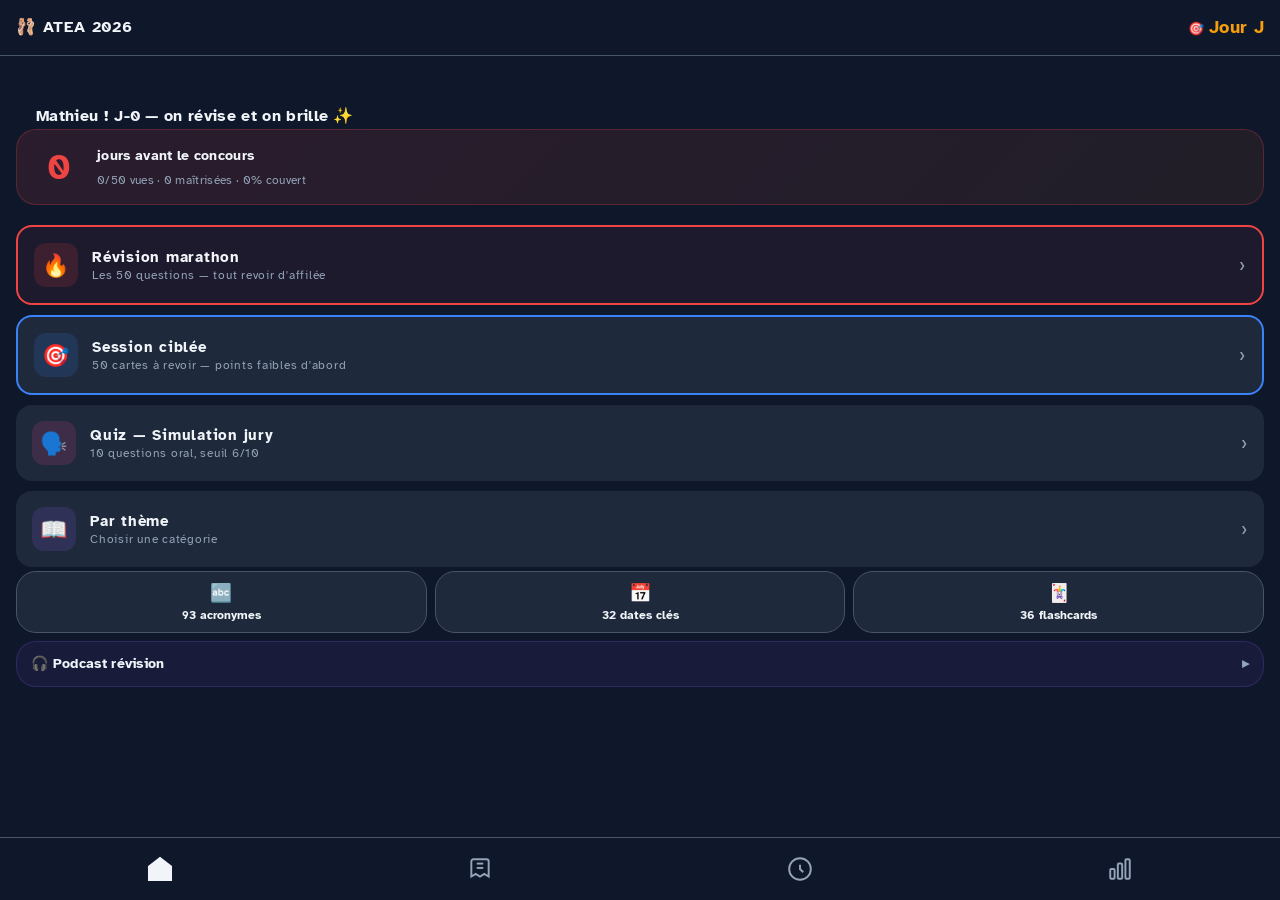
==== commit eed524cb: "ATEA v5: fix confusing UI — progress bar replaces Leitner boxes, inline podcast player, hide empty s" ====
--- a/atea-prep/index.html
+++ b/atea-prep/index.html
@@ -150,6 +150,35 @@
 .home-action .arrow{color:var(--muted);font-size:18px;flex-shrink:0}
 
 
+
+
+/* Progress overview */
+.progress-overview{padding:14px 16px;background:var(--surface);border:1px solid var(--border);border-radius:var(--card-radius);margin-bottom:12px}
+.progress-title{font-size:13px;font-weight:600;color:var(--muted);margin-bottom:8px}
+.progress-bar-wrap{margin-bottom:8px}
+.progress-bar-bg{height:10px;border-radius:5px;background:var(--surface2);overflow:hidden;display:flex}
+.progress-bar-fill.mastered{background:var(--green);transition:width .5s ease}
+.progress-bar-fill.learning{background:var(--accent);transition:width .5s ease}
+.progress-legend{display:flex;gap:12px;flex-wrap:wrap}
+.legend-item{font-size:11px;color:var(--muted);display:flex;align-items:center;gap:4px}
+.legend-dot{width:8px;height:8px;border-radius:50%;display:inline-block}
+.legend-dot.mastered{background:var(--green)}
+.legend-dot.learning{background:var(--accent)}
+.legend-dot.unseen{background:var(--surface2)}
+
+/* Podcast */
+.podcast-section{margin-bottom:8px}
+.podcast-header{padding:10px 14px;background:rgba(139,92,246,0.08);border:1px solid rgba(139,92,246,0.2);border-radius:var(--card-radius);font-size:14px;font-weight:600;cursor:pointer;color:var(--text)}
+.podcast-header span{float:right;color:var(--muted)}
+.podcast-list{padding:4px 0}
+.podcast-episode{display:flex;align-items:center;gap:10px;padding:10px 12px;border-bottom:1px solid var(--border);cursor:pointer;transition:background .15s}
+.podcast-episode:active,.podcast-episode.playing{background:rgba(139,92,246,0.08)}
+.podcast-episode:last-child{border-bottom:none}
+.ep-play{width:28px;height:28px;border-radius:50%;background:var(--accent2);color:#fff;display:flex;align-items:center;justify-content:center;font-size:12px;flex-shrink:0}
+.podcast-episode.playing .ep-play{background:var(--green)}
+.ep-info{flex:1;min-width:0}
+.ep-title{font-size:13px;font-weight:600;color:var(--text);white-space:nowrap;overflow:hidden;text-overflow:ellipsis}
+.ep-dur{font-size:11px;color:var(--muted)}
 
 /* Countdown strip */
 .countdown-strip{display:flex;align-items:center;gap:14px;padding:14px 18px;background:linear-gradient(135deg,rgba(239,68,68,0.12),rgba(249,115,22,0.08));border:1.5px solid rgba(239,68,68,0.25);border-radius:var(--card-radius);margin-bottom:12px}
@@ -608,17 +637,29 @@
 
 function renderLeitnerBoxes() {
   const counts = getBoxCounts();
-  const labels = ['Neuf','Boîte 1','Boîte 2','Boîte 3','Boîte 4','Boîte 5'];
-  const classes = ['','b1','b2','b3','b4','b5'];
-  return `<div class="leitner-visual">
-    ${[0,1,2,3,4,5].map(i => `
-      <div class="leitner-box ${classes[i]}">
-        <div class="box-num">${i === 0 ? '📥' : '📦'+i}</div>
-        <div class="box-count">${counts[i]}</div>
-        <div class="box-label">${labels[i]}</div>
-      </div>
-    `).join('')}
-  </div>`;
+  const totalQ = CONTENT.questions.length;
+  const mastered = counts[4] + counts[5];
+  const learning = counts[1] + counts[2] + counts[3];
+  const unseen = counts[0];
+  const masteredPct = Math.round(mastered / totalQ * 100);
+  const learningPct = Math.round(learning / totalQ * 100);
+  
+  if (mastered === 0 && learning === 0) return "";
+  
+  return "<div class=\"progress-overview fade-in\">" +
+    "<div class=\"progress-title\">Progression</div>" +
+    "<div class=\"progress-bar-wrap\">" +
+      "<div class=\"progress-bar-bg\">" +
+        "<div class=\"progress-bar-fill mastered\" style=\"width:" + masteredPct + "%\"></div>" +
+        "<div class=\"progress-bar-fill learning\" style=\"width:" + learningPct + "%\"></div>" +
+      "</div>" +
+    "</div>" +
+    "<div class=\"progress-legend\">" +
+      "<span class=\"legend-item\"><span class=\"legend-dot mastered\"></span> " + mastered + " acquises</span>" +
+      "<span class=\"legend-item\"><span class=\"legend-dot learning\"></span> " + learning + " en cours</span>" +
+      "<span class=\"legend-item\"><span class=\"legend-dot unseen\"></span> " + unseen + " restantes</span>" +
+    "</div>" +
+  "</div>";
 }
 
 // ===== GUIDED SESSION =====
@@ -659,6 +700,36 @@
   return shuffle(pool);
 }
 
+
+
+// ===== PODCAST PLAYER =====
+let currentPodcastEl = null;
+function togglePodcasts() {
+  const list = document.getElementById("podcastList");
+  const toggle = document.getElementById("podcastToggle");
+  if (list.style.display === "none") {
+    list.style.display = "block";
+    toggle.textContent = "\u25be";
+  } else {
+    list.style.display = "none";
+    toggle.textContent = "\u25b8";
+  }
+}
+function playPodcast(num, url, el) {
+  const audio = document.getElementById("podcastAudio");
+  if (currentPodcastEl) currentPodcastEl.classList.remove("playing");
+  if (audio.src.includes(url.split("/").pop()) && !audio.paused) {
+    audio.pause();
+    el.classList.remove("playing");
+    currentPodcastEl = null;
+    return;
+  }
+  audio.src = url;
+  audio.style.display = "block";
+  audio.play();
+  el.classList.add("playing");
+  currentPodcastEl = el;
+}
 
 // ===== MARATHON MODE =====
 function startMarathon() {
@@ -832,14 +903,37 @@
           <span>🃏</span> ${CONTENT.flashcards.length} flashcards
         </button>
       </div>
-      <a class="extra-btn podcast-btn" href="https://hatch.ecto1.ai/podcasts/feed/449141008275653/76566894-2fe6-511a-b912-7e2ef489ec99" target="_blank" rel="noopener">
-        <span>🎧</span> Podcast révision (5 épisodes)
-      </a>
+      <div class="podcast-section">
+          <div class="podcast-header" onclick="togglePodcasts()">🎧 Podcast révision <span id="podcastToggle">▸</span></div>
+          <div class="podcast-list" id="podcastList" style="display:none">
+            <audio id="podcastAudio" style="width:100%;margin-bottom:8px;display:none;border-radius:8px;height:36px" controls></audio>
+            <div class="podcast-episode" onclick="playPodcast(1, 'https://hatch.ecto1.ai/podcasts/media/449141008275653/76566894-2fe6-511a-b912-7e2ef489ec99/ep-e71de5c9-9ea0-4ec1-933f-da1ebee7d358.mp3', this)">
+              <div class="ep-play">▶</div>
+              <div class="ep-info"><div class="ep-title">Ép. 1 — Le cadre juridique</div><div class="ep-dur">6:21</div></div>
+            </div>
+            <div class="podcast-episode" onclick="playPodcast(2, 'https://hatch.ecto1.ai/podcasts/media/449141008275653/76566894-2fe6-511a-b912-7e2ef489ec99/ep-9b0b156d-7027-49ce-9038-3ac2295dde30.mp3', this)">
+              <div class="ep-play">▶</div>
+              <div class="ep-info"><div class="ep-title">Ép. 2 — Pédagogie de la danse</div><div class="ep-dur">6:53</div></div>
+            </div>
+            <div class="podcast-episode" onclick="playPodcast(3, 'https://hatch.ecto1.ai/podcasts/media/449141008275653/76566894-2fe6-511a-b912-7e2ef489ec99/ep-146811f4-fb73-4cd3-8409-3c54b5c75873.mp3', this)">
+              <div class="ep-play">▶</div>
+              <div class="ep-info"><div class="ep-title">Ép. 3 — Statut & carrière ATEA</div><div class="ep-dur">6:17</div></div>
+            </div>
+            <div class="podcast-episode" onclick="playPodcast(4, 'https://hatch.ecto1.ai/podcasts/media/449141008275653/76566894-2fe6-511a-b912-7e2ef489ec99/ep-8b77f671-7256-4d5d-90c6-ee81fee76d78.mp3', this)">
+              <div class="ep-play">▶</div>
+              <div class="ep-info"><div class="ep-title">Ép. 4 — EAC, réseau & partenariats</div><div class="ep-dur">6:07</div></div>
+            </div>
+            <div class="podcast-episode" onclick="playPodcast(5, 'https://hatch.ecto1.ai/podcasts/media/449141008275653/76566894-2fe6-511a-b912-7e2ef489ec99/ep-6cb0b30a-3d4b-460f-92c3-5c8462e7614e.mp3', this)">
+              <div class="ep-play">▶</div>
+              <div class="ep-info"><div class="ep-title">Ép. 5 — Réussir l'oral</div><div class="ep-dur">6:27</div></div>
+            </div>
+          </div>
+        </div>
     </div>
 
     ${renderLeitnerBoxes()}
 
-    <div class="today-stats fade-in">
+    <div class="today-stats fade-in" style="display:${(todayStudied > 0 || quizzes > 0) ? 'flex' : 'none'}">
       <div class="today-stat"><div class="ts-num">${todayStudied}</div><div class="ts-label">cartes aujourd'hui</div></div>
       <div class="today-stat"><div class="ts-num">${quizzes}</div><div class="ts-label">quiz passés</div></div>
       <div class="today-stat"><div class="ts-num">${avgScore > 0 ? avgScore + '%' : '—'}</div><div class="ts-label">score moyen</div></div>
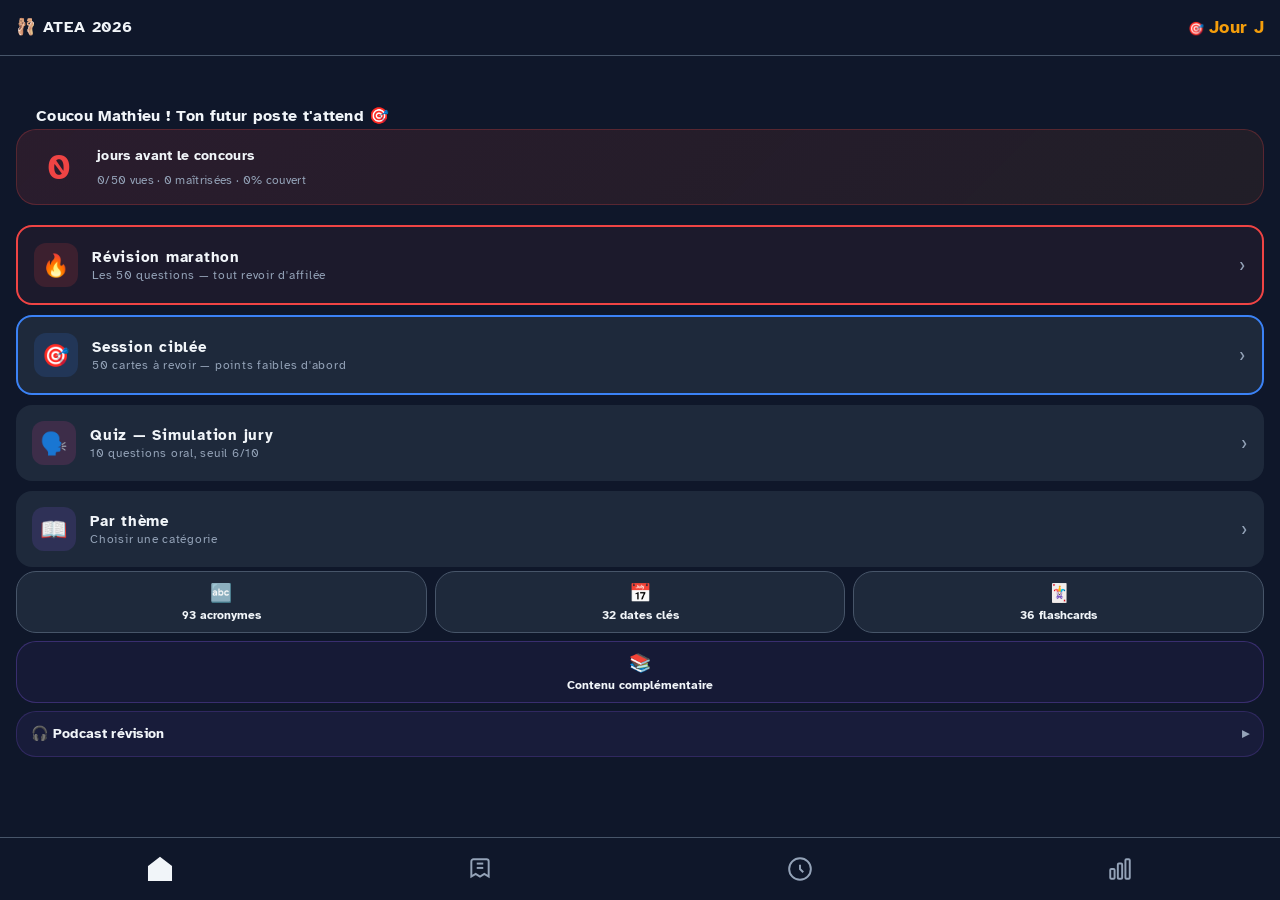
==== commit 788df611: "v8: Contenu complémentaire — 8 bonus topic sheets for ATEA oral prep - New supplementary.js with 8 r" ====
--- a/atea-prep/index.html
+++ b/atea-prep/index.html
@@ -264,6 +264,28 @@
 /* Box 5 graduation animation */
 @keyframes boxGrad{0%{box-shadow:0 0 0 0 rgba(34,197,94,0.4)}70%{box-shadow:0 0 0 15px rgba(34,197,94,0)}100%{box-shadow:0 0 0 0 rgba(34,197,94,0)}}
 .box-graduated{animation:boxGrad 1s ease}
+
+/* Supplementary content */
+.sup-back{display:flex;align-items:center;gap:8px;padding:10px 0;color:var(--accent);font-size:14px;font-weight:600;cursor:pointer;border:none;background:transparent;font-family:var(--font);margin-bottom:8px}
+.sup-back:active{opacity:.7}
+.sup-intro{font-size:14px;color:var(--muted);line-height:1.7;margin-bottom:16px;padding:0 4px}
+.sup-topic-card{background:var(--surface);border-radius:var(--card-radius);padding:18px;margin-bottom:10px;cursor:pointer;transition:all .15s;border:1px solid var(--border);display:flex;align-items:center;gap:14px}
+.sup-topic-card:active{transform:scale(.98)}
+.sup-topic-icon{font-size:28px;width:48px;height:48px;border-radius:14px;background:var(--surface2);display:flex;align-items:center;justify-content:center;flex-shrink:0}
+.sup-topic-meta{flex:1;min-width:0}
+.sup-topic-meta .title{font-size:15px;font-weight:600}
+.sup-topic-meta .desc{font-size:12px;color:var(--muted);margin-top:2px}
+.sup-section{background:var(--surface);border-radius:var(--card-radius);margin-bottom:12px;overflow:hidden;border:1px solid var(--border)}
+.sup-section-header{padding:16px 18px;cursor:pointer;display:flex;align-items:center;justify-content:space-between;font-size:15px;font-weight:600;transition:background .15s}
+.sup-section-header:active{background:var(--surface2)}
+.sup-section-arrow{color:var(--muted);font-size:14px;transition:transform .2s}
+.sup-section-arrow.open{transform:rotate(90deg)}
+.sup-section-body{padding:0 18px 16px;display:none}
+.sup-section-body.visible{display:block;animation:fadeIn .25s ease}
+.sup-point{padding:10px 0;border-bottom:1px solid rgba(71,85,105,.2);font-size:14px;line-height:1.7;color:var(--muted)}
+.sup-point:last-child{border-bottom:none}
+.sup-point strong{color:var(--text)}
+.sup-badge{display:inline-block;padding:3px 10px;border-radius:20px;font-size:11px;font-weight:700;background:rgba(139,92,246,.12);color:var(--accent2);margin-bottom:16px}
 </style>
 </head>
 <body>
@@ -296,6 +318,7 @@
 </div>
 
 <script src="content.js"></script>
+<script src="supplementary.js"></script>
 <script>
 
 // ===== MOTIVATION =====
@@ -903,27 +926,32 @@
           <span>🃏</span> ${CONTENT.flashcards.length} flashcards
         </button>
       </div>
+      <div class="extras-row">
+        <button class="extra-btn" onclick="renderSupplementary()" style="border-color:rgba(139,92,246,0.3);background:rgba(139,92,246,0.06)">
+          <span>📚</span> Contenu complémentaire
+        </button>
+      </div>
       <div class="podcast-section">
           <div class="podcast-header" onclick="togglePodcasts()">🎧 Podcast révision <span id="podcastToggle">▸</span></div>
           <div class="podcast-list" id="podcastList" style="display:none">
             <audio id="podcastAudio" style="width:100%;margin-bottom:8px;display:none;border-radius:8px;height:36px" controls></audio>
-            <div class="podcast-episode" onclick="playPodcast(1, 'https://hatch.ecto1.ai/podcasts/media/449141008275653/76566894-2fe6-511a-b912-7e2ef489ec99/ep-e71de5c9-9ea0-4ec1-933f-da1ebee7d358.mp3', this)">
+            <div class="podcast-episode" onclick="playPodcast(1, 'audio/ep1.mp3', this)">
               <div class="ep-play">▶</div>
               <div class="ep-info"><div class="ep-title">Ép. 1 — Le cadre juridique</div><div class="ep-dur">6:21</div></div>
             </div>
-            <div class="podcast-episode" onclick="playPodcast(2, 'https://hatch.ecto1.ai/podcasts/media/449141008275653/76566894-2fe6-511a-b912-7e2ef489ec99/ep-9b0b156d-7027-49ce-9038-3ac2295dde30.mp3', this)">
+            <div class="podcast-episode" onclick="playPodcast(2, 'audio/ep2.mp3', this)">
               <div class="ep-play">▶</div>
               <div class="ep-info"><div class="ep-title">Ép. 2 — Pédagogie de la danse</div><div class="ep-dur">6:53</div></div>
             </div>
-            <div class="podcast-episode" onclick="playPodcast(3, 'https://hatch.ecto1.ai/podcasts/media/449141008275653/76566894-2fe6-511a-b912-7e2ef489ec99/ep-146811f4-fb73-4cd3-8409-3c54b5c75873.mp3', this)">
+            <div class="podcast-episode" onclick="playPodcast(3, 'audio/ep3.mp3', this)">
               <div class="ep-play">▶</div>
               <div class="ep-info"><div class="ep-title">Ép. 3 — Statut & carrière ATEA</div><div class="ep-dur">6:17</div></div>
             </div>
-            <div class="podcast-episode" onclick="playPodcast(4, 'https://hatch.ecto1.ai/podcasts/media/449141008275653/76566894-2fe6-511a-b912-7e2ef489ec99/ep-8b77f671-7256-4d5d-90c6-ee81fee76d78.mp3', this)">
+            <div class="podcast-episode" onclick="playPodcast(4, 'audio/ep4.mp3', this)">
               <div class="ep-play">▶</div>
               <div class="ep-info"><div class="ep-title">Ép. 4 — EAC, réseau & partenariats</div><div class="ep-dur">6:07</div></div>
             </div>
-            <div class="podcast-episode" onclick="playPodcast(5, 'https://hatch.ecto1.ai/podcasts/media/449141008275653/76566894-2fe6-511a-b912-7e2ef489ec99/ep-6cb0b30a-3d4b-460f-92c3-5c8462e7614e.mp3', this)">
+            <div class="podcast-episode" onclick="playPodcast(5, 'audio/ep5.mp3', this)">
               <div class="ep-play">▶</div>
               <div class="ep-info"><div class="ep-title">Ép. 5 — Réussir l'oral</div><div class="ep-dur">6:27</div></div>
             </div>
@@ -1440,6 +1468,83 @@
   </div>`;
 }
 
+// ===== SUPPLEMENTARY CONTENT =====
+function renderSupplementary() {
+  document.getElementById('nav').innerHTML = '';
+  document.querySelectorAll('.bottom-btn').forEach(b => b.classList.remove('active'));
+  document.getElementById('main').innerHTML = `
+    <button class="sup-back" onclick="showTab('home')">← Retour</button>
+    <h2 style="font-size:19px;font-weight:700;margin-bottom:4px" class="fade-in">📚 Contenu complémentaire</h2>
+    <div class="sup-badge">Bonus — en plus des 50 questions</div>
+    <p class="sup-intro fade-in">Fiches de référence sur des sujets que le jury peut aborder à l'oral. Ce contenu complète les 50 questions principales sans les remplacer.</p>
+    <div class="fade-in">
+      ${SUPPLEMENTARY.topics.map(t => `
+        <div class="sup-topic-card" onclick="renderSupTopic('${t.id}')">
+          <div class="sup-topic-icon">${t.icon}</div>
+          <div class="sup-topic-meta">
+            <div class="title">${t.title}</div>
+            <div class="desc">${t.sections.length} fiche${t.sections.length > 1 ? 's' : ''} · ${t.sections.reduce((n,s) => n + s.points.length, 0)} points</div>
+          </div>
+          <div style="color:var(--muted);font-size:18px;flex-shrink:0">›</div>
+        </div>
+      `).join('')}
+    </div>
+  `;
+}
+
+function renderSupTopic(topicId) {
+  const topic = SUPPLEMENTARY.topics.find(t => t.id === topicId);
+  if (!topic) return;
+  document.getElementById('main').innerHTML = `
+    <button class="sup-back" onclick="renderSupplementary()">← Tous les sujets</button>
+    <h2 style="font-size:19px;font-weight:700;margin-bottom:4px" class="fade-in">${topic.icon} ${topic.title}</h2>
+    <div class="sup-badge">Contenu complémentaire</div>
+    <p class="sup-intro fade-in">${topic.intro}</p>
+    <div class="fade-in">
+      ${topic.sections.map((s, i) => `
+        <div class="sup-section">
+          <div class="sup-section-header" onclick="toggleSupSection(this)">
+            ${s.title}
+            <span class="sup-section-arrow">›</span>
+          </div>
+          <div class="sup-section-body">
+            ${s.points.map(p => `<div class="sup-point">${formatSupPoint(p)}</div>`).join('')}
+          </div>
+        </div>
+      `).join('')}
+    </div>
+    <button class="tts-btn" style="margin-top:12px;margin-bottom:80px" onclick="readTopicAloud('${topicId}', this)">
+      🔊 Lire tout à voix haute
+    </button>
+  `;
+  // Auto-open first section
+  const firstHeader = document.querySelector('.sup-section-header');
+  if (firstHeader) toggleSupSection(firstHeader);
+}
+
+function toggleSupSection(header) {
+  const body = header.nextElementSibling;
+  const arrow = header.querySelector('.sup-section-arrow');
+  const isOpen = body.classList.contains('visible');
+  body.classList.toggle('visible', !isOpen);
+  arrow.classList.toggle('open', !isOpen);
+}
+
+function formatSupPoint(text) {
+  return text
+    .replace(/\*\*(.+?)\*\*/g, '<strong>$1</strong>')
+    .replace(/\b([A-ZÉÈÀÙÇ]{2,})\b/g, '<strong style="color:var(--accent)">$1</strong>');
+}
+
+function readTopicAloud(topicId, btn) {
+  const topic = SUPPLEMENTARY.topics.find(t => t.id === topicId);
+  if (!topic) return;
+  const allText = topic.sections.map(s =>
+    s.title + '. ' + s.points.map(p => p.replace(/\*\*/g, '')).join('. ')
+  ).join('. ');
+  toggleTTS(allText, btn);
+}
+
 // ===== SERVICE WORKER =====
 if ('serviceWorker' in navigator) {
   navigator.serviceWorker.register('./sw.js').catch(() => {});
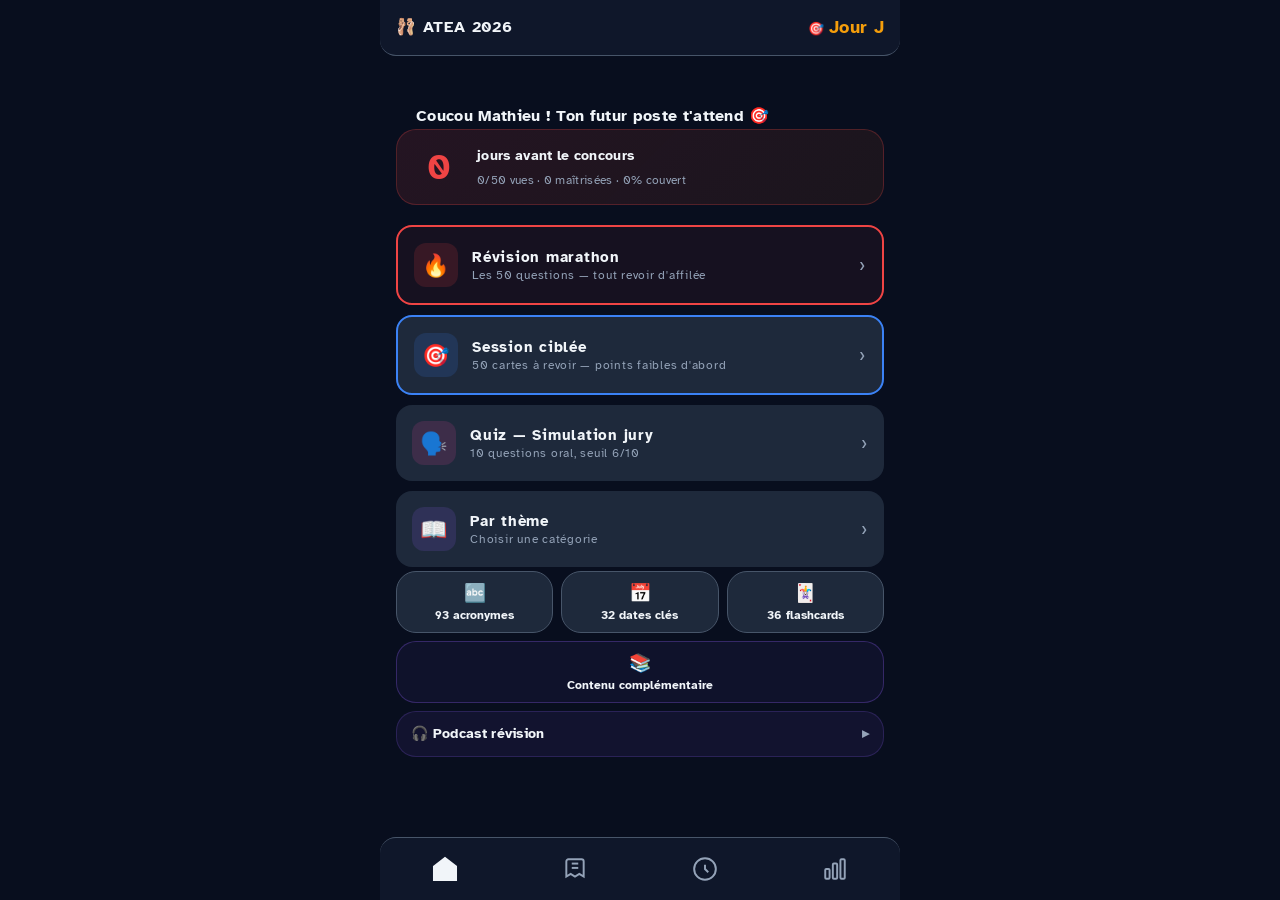
==== commit f7e5f048: "v9: Desktop-responsive layout — max-width container for laptop/desktop - Constrain header, main, nav" ====
--- a/atea-prep/index.html
+++ b/atea-prep/index.html
@@ -286,6 +286,21 @@
 .sup-point:last-child{border-bottom:none}
 .sup-point strong{color:var(--text)}
 .sup-badge{display:inline-block;padding:3px 10px;border-radius:20px;font-size:11px;font-weight:700;background:rgba(139,92,246,.12);color:var(--accent2);margin-bottom:16px}
+
+/* ===== DESKTOP / WIDE SCREEN ===== */
+@media (min-width: 600px) {
+  body{background:#080e1e}
+  .header,.bottom-bar{max-width:480px;margin-left:auto;margin-right:auto;width:100%}
+  .header{border-radius:0 0 16px 16px;margin-top:0}
+  .bottom-bar{border-radius:16px 16px 0 0;margin-bottom:0}
+  .nav{max-width:480px;margin-left:auto;margin-right:auto}
+  .main{max-width:480px;margin-left:auto;margin-right:auto;width:100%}
+  .motivation-toast{max-width:400px}
+}
+@media (min-width: 900px) {
+  .header,.bottom-bar,.nav,.main{max-width:520px}
+  body::before{content:'';position:fixed;top:0;left:0;right:0;bottom:0;background:radial-gradient(ellipse at 50% 0%,rgba(59,130,246,0.05) 0%,transparent 70%);pointer-events:none;z-index:-1}
+}
 </style>
 </head>
 <body>
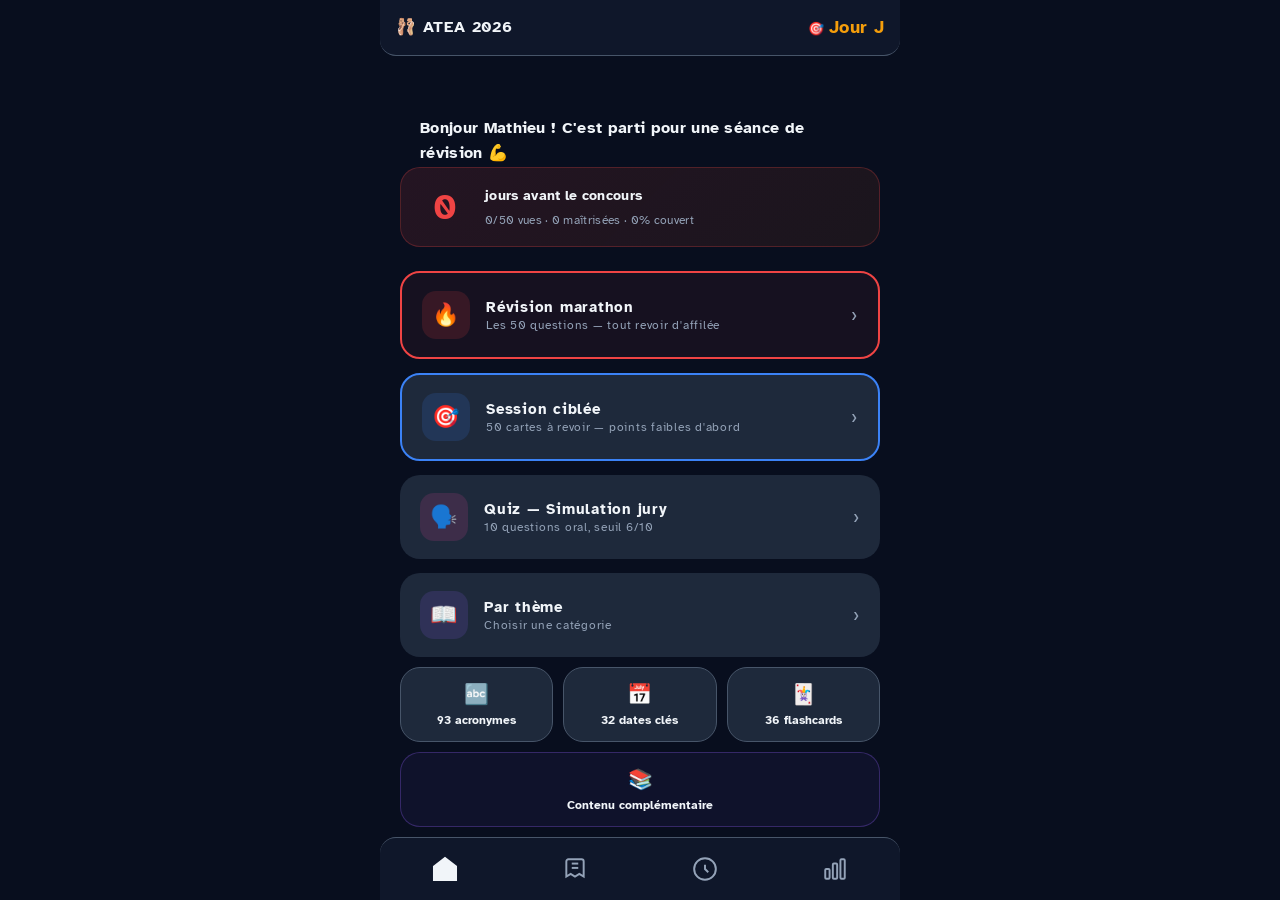
==== commit 345fced0: "v10: Apple-inspired spacing overhaul — more breathing room everywhere - Main padding: 16→20px, card " ====
--- a/atea-prep/index.html
+++ b/atea-prep/index.html
@@ -32,23 +32,23 @@
 .streak-badge .fire{font-size:18px}
 
 /* Navigation */
-.nav{display:flex;gap:6px;padding:8px 12px;overflow-x:auto;flex-shrink:0;-webkit-overflow-scrolling:touch;scrollbar-width:none}
+.nav{display:flex;gap:8px;padding:10px 16px;overflow-x:auto;flex-shrink:0;-webkit-overflow-scrolling:touch;scrollbar-width:none}
 .nav::-webkit-scrollbar{display:none}
-.nav-btn{padding:8px 14px;border-radius:30px;border:1.5px solid var(--border);background:transparent;color:var(--muted);font-size:12px;font-weight:600;white-space:nowrap;cursor:pointer;transition:all .2s;font-family:var(--font);letter-spacing:0.05em}
+.nav-btn{padding:9px 16px;border-radius:30px;border:1.5px solid var(--border);background:transparent;color:var(--muted);font-size:13px;font-weight:600;white-space:nowrap;cursor:pointer;transition:all .2s;font-family:var(--font);letter-spacing:0.05em}
 .nav-btn.active{background:var(--accent);border-color:var(--accent);color:#fff}
 .nav-btn:active{transform:scale(0.96)}
 
 /* Main content area */
-.main{flex:1;overflow-y:auto;padding:16px;-webkit-overflow-scrolling:touch}
+.main{flex:1;overflow-y:auto;padding:20px;-webkit-overflow-scrolling:touch}
 
 /* Card styles */
-.card{background:var(--surface);border-radius:var(--card-radius);padding:24px;margin-bottom:16px;position:relative;overflow:hidden}
-.card-label{font-size:11px;text-transform:uppercase;letter-spacing:1.5px;color:var(--accent);font-weight:700;margin-bottom:10px}
-.card-q{font-size:16px;font-weight:600;line-height:1.7;margin-bottom:16px}
-.card-a{font-size:16px;line-height:1.7;color:var(--muted);display:none;padding-top:16px;border-top:1px solid var(--border)}
+.card{background:var(--surface);border-radius:var(--card-radius);padding:28px;margin-bottom:20px;position:relative;overflow:hidden}
+.card-label{font-size:11px;text-transform:uppercase;letter-spacing:1.5px;color:var(--accent);font-weight:700;margin-bottom:12px}
+.card-q{font-size:16px;font-weight:600;line-height:1.8;margin-bottom:18px}
+.card-a{font-size:16px;line-height:1.8;color:var(--muted);display:none;padding-top:18px;border-top:1px solid var(--border)}
 .card-a.visible{display:block;animation:fadeIn .3s ease}
 .card-a ul{list-style:none;padding:0;margin:0}
-.card-a li{padding:6px 0;padding-left:20px;position:relative;line-height:1.7}
+.card-a li{padding:8px 0;padding-left:20px;position:relative;line-height:1.8}
 .card-a li::before{content:'•';position:absolute;left:0;color:var(--accent);font-weight:700}
 .card-category{position:absolute;top:0;right:0;padding:6px 12px;border-radius:0 var(--card-radius) 0 12px;font-size:10px;font-weight:600;background:var(--accent2);color:#fff;letter-spacing:0.05em}
 
@@ -58,13 +58,13 @@
 .tts-btn.speaking{border-color:var(--accent);color:var(--accent);background:rgba(59,130,246,0.1)}
 
 /* Flip button */
-.flip-btn{width:100%;padding:14px;border-radius:var(--radius);border:none;background:var(--accent);color:#fff;font-size:15px;font-weight:600;cursor:pointer;transition:all .2s;font-family:var(--font);letter-spacing:0.05em}
+.flip-btn{width:100%;padding:16px;border-radius:var(--radius);border:none;background:var(--accent);color:#fff;font-size:15px;font-weight:600;cursor:pointer;transition:all .2s;font-family:var(--font);letter-spacing:0.05em}
 .flip-btn:active{transform:scale(0.98);opacity:0.9}
 .flip-btn.revealed{background:var(--surface2)}
 .flip-btn.secondary{background:var(--surface2);margin-top:10px}
 
 /* Progress ring */
-.progress-container{display:flex;align-items:center;gap:12px;margin-bottom:16px}
+.progress-container{display:flex;align-items:center;gap:14px;margin-bottom:20px}
 .progress-ring{width:48px;height:48px;position:relative;flex-shrink:0}
 .progress-ring svg{transform:rotate(-90deg)}
 .progress-ring circle{fill:none;stroke-width:4}
@@ -75,7 +75,7 @@
 .progress-label strong{color:var(--text)}
 
 /* Leitner boxes visual */
-.leitner-visual{display:flex;gap:6px;margin-bottom:16px;padding:12px;background:var(--surface);border-radius:var(--radius)}
+.leitner-visual{display:flex;gap:8px;margin-bottom:20px;padding:14px;background:var(--surface);border-radius:var(--radius)}
 .leitner-box{flex:1;text-align:center;padding:8px 4px;border-radius:10px;background:var(--surface2);position:relative}
 .leitner-box .box-num{font-size:11px;font-weight:700;color:var(--muted);margin-bottom:2px}
 .leitner-box .box-count{font-size:20px;font-weight:800}
@@ -87,18 +87,18 @@
 .leitner-box .box-label{font-size:9px;color:var(--muted);margin-top:2px;letter-spacing:0.05em}
 
 /* Leitner rating buttons */
-.leitner-btns{display:flex;gap:8px;margin-top:16px}
-.leitner-btn{flex:1;padding:14px 8px;border-radius:var(--radius);border:none;font-size:14px;font-weight:600;cursor:pointer;transition:all .2s;font-family:var(--font)}
+.leitner-btns{display:flex;gap:10px;margin-top:20px}
+.leitner-btn{flex:1;padding:16px 8px;border-radius:var(--radius);border:none;font-size:14px;font-weight:600;cursor:pointer;transition:all .2s;font-family:var(--font)}
 .leitner-btn:active{transform:scale(0.96)}
 .leitner-btn.correct{background:rgba(34,197,94,0.15);color:var(--green)}
 .leitner-btn.wrong{background:rgba(239,68,68,0.15);color:var(--red)}
 
 /* Quiz mode */
-.quiz-option{display:block;width:100%;padding:14px 16px;margin-bottom:10px;border-radius:var(--radius);border:1.5px solid var(--border);background:var(--surface);color:var(--text);font-size:15px;text-align:left;cursor:pointer;transition:all .2s;line-height:1.6;font-family:var(--font)}
+.quiz-option{display:block;width:100%;padding:16px 18px;margin-bottom:12px;border-radius:var(--radius);border:1.5px solid var(--border);background:var(--surface);color:var(--text);font-size:15px;text-align:left;cursor:pointer;transition:all .2s;line-height:1.7;font-family:var(--font)}
 .quiz-option:active{transform:scale(0.98)}
 
 /* Score bar */
-.score-bar{display:flex;gap:12px;padding:12px 16px;background:var(--surface);border-radius:var(--radius);margin-bottom:16px;justify-content:center}
+.score-bar{display:flex;gap:12px;padding:14px 16px;background:var(--surface);border-radius:var(--radius);margin-bottom:20px;justify-content:center}
 .score-item{text-align:center}
 .score-item .num{font-size:22px;font-weight:700}
 .score-item .label{font-size:10px;color:var(--muted);text-transform:uppercase;letter-spacing:1px}
@@ -106,38 +106,38 @@
 .score-item.bad .num{color:var(--red)}
 
 /* Acronym grid */
-.acr-card{background:var(--surface);border-radius:var(--radius);padding:16px;margin-bottom:10px;cursor:pointer;transition:all .2s}
+.acr-card{background:var(--surface);border-radius:var(--radius);padding:18px;margin-bottom:12px;cursor:pointer;transition:all .2s}
 .acr-card:active{transform:scale(0.98)}
 .acr-card .acr{font-size:19px;font-weight:700;color:var(--accent)}
-.acr-card .def{font-size:15px;color:var(--muted);margin-top:8px;display:none;line-height:1.7}
+.acr-card .def{font-size:15px;color:var(--muted);margin-top:10px;display:none;line-height:1.8}
 .acr-card.open .def{display:block;animation:fadeIn .2s ease}
 
 /* Timeline */
-.tl-item{display:flex;gap:12px;padding:14px 0;border-bottom:1px solid rgba(71,85,105,0.3)}
-.tl-date{min-width:100px;font-size:13px;font-weight:700;color:var(--orange);line-height:1.7}
-.tl-event{font-size:14px;line-height:1.7;color:var(--text)}
+.tl-item{display:flex;gap:14px;padding:16px 0;border-bottom:1px solid rgba(71,85,105,0.3)}
+.tl-date{min-width:100px;font-size:13px;font-weight:700;color:var(--orange);line-height:1.8}
+.tl-event{font-size:14px;line-height:1.8;color:var(--text)}
 
 /* Stats dashboard */
-.stat-grid{display:grid;grid-template-columns:1fr 1fr;gap:12px;margin-bottom:16px}
-.stat-card{background:var(--surface);border-radius:var(--radius);padding:16px;text-align:center}
+.stat-grid{display:grid;grid-template-columns:1fr 1fr;gap:14px;margin-bottom:20px}
+.stat-card{background:var(--surface);border-radius:var(--radius);padding:20px;text-align:center}
 .stat-card .big{font-size:26px;font-weight:800}
 .stat-card .label{font-size:11px;color:var(--muted);margin-top:4px}
 
 /* Search */
-.search{display:flex;margin-bottom:16px}
-.search input{flex:1;padding:12px 16px;border-radius:var(--radius);border:1.5px solid var(--border);background:var(--surface);color:var(--text);font-size:15px;outline:none;font-family:var(--font);letter-spacing:0.02em}
+.search{display:flex;margin-bottom:20px}
+.search input{flex:1;padding:14px 18px;border-radius:var(--radius);border:1.5px solid var(--border);background:var(--surface);color:var(--text);font-size:15px;outline:none;font-family:var(--font);letter-spacing:0.02em}
 .search input:focus{border-color:var(--accent)}
 .search input::placeholder{color:var(--muted)}
 
 /* Home */
-.home-hero{text-align:center;padding:24px 16px}
-.home-hero .emoji{font-size:44px;margin-bottom:10px}
+.home-hero{text-align:center;padding:28px 16px}
+.home-hero .emoji{font-size:48px;margin-bottom:14px}
 .home-hero h2{font-size:20px;font-weight:700;margin-bottom:4px}
 .home-hero .sub{color:var(--muted);font-size:13px}
-.home-actions{display:flex;flex-direction:column;gap:10px;margin-top:20px}
-.home-action{display:flex;align-items:center;gap:14px;background:var(--surface);border-radius:var(--radius);padding:16px;cursor:pointer;transition:all .2s;border:none;color:var(--text);width:100%;text-align:left;font-size:15px;font-family:var(--font);letter-spacing:0.05em}
+.home-actions{display:flex;flex-direction:column;gap:14px;margin-top:24px}
+.home-action{display:flex;align-items:center;gap:16px;background:var(--surface);border-radius:var(--card-radius);padding:18px 20px;cursor:pointer;transition:all .2s;border:none;color:var(--text);width:100%;text-align:left;font-size:15px;font-family:var(--font);letter-spacing:0.05em}
 .home-action:active{transform:scale(0.98)}
-.home-action .icon{width:44px;height:44px;border-radius:12px;display:flex;align-items:center;justify-content:center;font-size:22px;flex-shrink:0}
+.home-action .icon{width:48px;height:48px;border-radius:14px;display:flex;align-items:center;justify-content:center;font-size:22px;flex-shrink:0}
 .home-action .icon.blue{background:rgba(59,130,246,0.15)}
 .home-action .icon.purple{background:rgba(139,92,246,0.15)}
 .home-action .icon.orange{background:rgba(245,158,11,0.15)}
@@ -153,7 +153,7 @@
 
 
 /* Progress overview */
-.progress-overview{padding:14px 16px;background:var(--surface);border:1px solid var(--border);border-radius:var(--card-radius);margin-bottom:12px}
+.progress-overview{padding:16px 18px;background:var(--surface);border:1px solid var(--border);border-radius:var(--card-radius);margin-bottom:16px}
 .progress-title{font-size:13px;font-weight:600;color:var(--muted);margin-bottom:8px}
 .progress-bar-wrap{margin-bottom:8px}
 .progress-bar-bg{height:10px;border-radius:5px;background:var(--surface2);overflow:hidden;display:flex}
@@ -171,7 +171,7 @@
 .podcast-header{padding:10px 14px;background:rgba(139,92,246,0.08);border:1px solid rgba(139,92,246,0.2);border-radius:var(--card-radius);font-size:14px;font-weight:600;cursor:pointer;color:var(--text)}
 .podcast-header span{float:right;color:var(--muted)}
 .podcast-list{padding:4px 0}
-.podcast-episode{display:flex;align-items:center;gap:10px;padding:10px 12px;border-bottom:1px solid var(--border);cursor:pointer;transition:background .15s}
+.podcast-episode{display:flex;align-items:center;gap:12px;padding:12px 14px;border-bottom:1px solid var(--border);cursor:pointer;transition:background .15s}
 .podcast-episode:active,.podcast-episode.playing{background:rgba(139,92,246,0.08)}
 .podcast-episode:last-child{border-bottom:none}
 .ep-play{width:28px;height:28px;border-radius:50%;background:var(--accent2);color:#fff;display:flex;align-items:center;justify-content:center;font-size:12px;flex-shrink:0}
@@ -181,7 +181,7 @@
 .ep-dur{font-size:11px;color:var(--muted)}
 
 /* Countdown strip */
-.countdown-strip{display:flex;align-items:center;gap:14px;padding:14px 18px;background:linear-gradient(135deg,rgba(239,68,68,0.12),rgba(249,115,22,0.08));border:1.5px solid rgba(239,68,68,0.25);border-radius:var(--card-radius);margin-bottom:12px}
+.countdown-strip{display:flex;align-items:center;gap:16px;padding:16px 20px;background:linear-gradient(135deg,rgba(239,68,68,0.12),rgba(249,115,22,0.08));border:1.5px solid rgba(239,68,68,0.25);border-radius:var(--card-radius);margin-bottom:16px}
 .countdown-num{font-size:36px;font-weight:800;color:var(--red);line-height:1;min-width:48px;text-align:center}
 .countdown-right{flex:1}
 .countdown-label{font-size:14px;font-weight:600;color:var(--text)}
@@ -191,24 +191,24 @@
 .home-action.primary-action{border:2px solid var(--red);background:rgba(239,68,68,0.06)}
 
 /* Extras row */
-.home-extras{margin-top:4px;margin-bottom:16px}
-.extras-row{display:flex;gap:8px;margin-bottom:8px}
-.extra-btn{flex:1;padding:10px 8px;border-radius:var(--card-radius);border:1px solid var(--border);background:var(--surface);color:var(--text);font-size:12px;font-weight:600;text-align:center;cursor:pointer;font-family:var(--font);transition:all .15s;text-decoration:none;display:block}
+.home-extras{margin-top:10px;margin-bottom:20px}
+.extras-row{display:flex;gap:10px;margin-bottom:10px}
+.extra-btn{flex:1;padding:14px 8px;border-radius:var(--card-radius);border:1px solid var(--border);background:var(--surface);color:var(--text);font-size:12px;font-weight:600;text-align:center;cursor:pointer;font-family:var(--font);transition:all .15s;text-decoration:none;display:block}
 .extra-btn:active{transform:scale(0.97)}
-.extra-btn span{display:block;font-size:18px;margin-bottom:4px}
+.extra-btn span{display:block;font-size:20px;margin-bottom:6px}
 .podcast-btn{display:flex;align-items:center;gap:8px;padding:10px 14px;background:rgba(139,92,246,0.08);border-color:rgba(139,92,246,0.2)}
 .podcast-btn span{display:inline;font-size:16px;margin:0}
 
 /* Today stats row */
-.today-stats{display:flex;gap:4px;margin-top:12px;margin-bottom:80px}
-.today-stat{flex:1;text-align:center;padding:10px 4px;background:var(--surface);border-radius:var(--card-radius);border:1px solid var(--border)}
+.today-stats{display:flex;gap:8px;margin-top:16px;margin-bottom:80px}
+.today-stat{flex:1;text-align:center;padding:14px 4px;background:var(--surface);border-radius:var(--card-radius);border:1px solid var(--border)}
 .today-stat .ts-num{font-size:18px;font-weight:700;color:var(--text)}
 .today-stat .ts-label{font-size:10px;color:var(--muted);margin-top:2px}
 
 /* Red color var */
 
 /* Greeting */
-.greeting{padding:16px 20px 0;font-size:16px;font-weight:600;color:var(--text);text-align:left;line-height:1.6}
+.greeting{padding:20px 20px 0;font-size:16px;font-weight:600;color:var(--text);text-align:left;line-height:1.6}
 
 /* Motivation toast */
 .motivation-toast{position:fixed;top:70px;left:50%;transform:translateX(-50%) translateY(-20px);background:var(--surface2);color:var(--text);padding:10px 20px;border-radius:30px;font-size:14px;font-weight:600;opacity:0;transition:all .3s ease;z-index:100;pointer-events:none;white-space:nowrap}
@@ -269,23 +269,23 @@
 .sup-back{display:flex;align-items:center;gap:8px;padding:10px 0;color:var(--accent);font-size:14px;font-weight:600;cursor:pointer;border:none;background:transparent;font-family:var(--font);margin-bottom:8px}
 .sup-back:active{opacity:.7}
 .sup-intro{font-size:14px;color:var(--muted);line-height:1.7;margin-bottom:16px;padding:0 4px}
-.sup-topic-card{background:var(--surface);border-radius:var(--card-radius);padding:18px;margin-bottom:10px;cursor:pointer;transition:all .15s;border:1px solid var(--border);display:flex;align-items:center;gap:14px}
+.sup-topic-card{background:var(--surface);border-radius:var(--card-radius);padding:20px;margin-bottom:14px;cursor:pointer;transition:all .15s;border:1px solid var(--border);display:flex;align-items:center;gap:16px}
 .sup-topic-card:active{transform:scale(.98)}
-.sup-topic-icon{font-size:28px;width:48px;height:48px;border-radius:14px;background:var(--surface2);display:flex;align-items:center;justify-content:center;flex-shrink:0}
+.sup-topic-icon{font-size:28px;width:52px;height:52px;border-radius:16px;background:var(--surface2);display:flex;align-items:center;justify-content:center;flex-shrink:0}
 .sup-topic-meta{flex:1;min-width:0}
 .sup-topic-meta .title{font-size:15px;font-weight:600}
-.sup-topic-meta .desc{font-size:12px;color:var(--muted);margin-top:2px}
-.sup-section{background:var(--surface);border-radius:var(--card-radius);margin-bottom:12px;overflow:hidden;border:1px solid var(--border)}
-.sup-section-header{padding:16px 18px;cursor:pointer;display:flex;align-items:center;justify-content:space-between;font-size:15px;font-weight:600;transition:background .15s}
+.sup-topic-meta .desc{font-size:13px;color:var(--muted);margin-top:4px}
+.sup-section{background:var(--surface);border-radius:var(--card-radius);margin-bottom:14px;overflow:hidden;border:1px solid var(--border)}
+.sup-section-header{padding:18px 20px;cursor:pointer;display:flex;align-items:center;justify-content:space-between;font-size:15px;font-weight:600;transition:background .15s}
 .sup-section-header:active{background:var(--surface2)}
 .sup-section-arrow{color:var(--muted);font-size:14px;transition:transform .2s}
 .sup-section-arrow.open{transform:rotate(90deg)}
-.sup-section-body{padding:0 18px 16px;display:none}
+.sup-section-body{padding:0 20px 18px;display:none}
 .sup-section-body.visible{display:block;animation:fadeIn .25s ease}
 .sup-point{padding:10px 0;border-bottom:1px solid rgba(71,85,105,.2);font-size:14px;line-height:1.7;color:var(--muted)}
 .sup-point:last-child{border-bottom:none}
 .sup-point strong{color:var(--text)}
-.sup-badge{display:inline-block;padding:3px 10px;border-radius:20px;font-size:11px;font-weight:700;background:rgba(139,92,246,.12);color:var(--accent2);margin-bottom:16px}
+.sup-badge{display:inline-block;padding:4px 12px;border-radius:20px;font-size:11px;font-weight:700;background:rgba(139,92,246,.12);color:var(--accent2);margin-bottom:20px}
 
 /* ===== DESKTOP / WIDE SCREEN ===== */
 @media (min-width: 600px) {
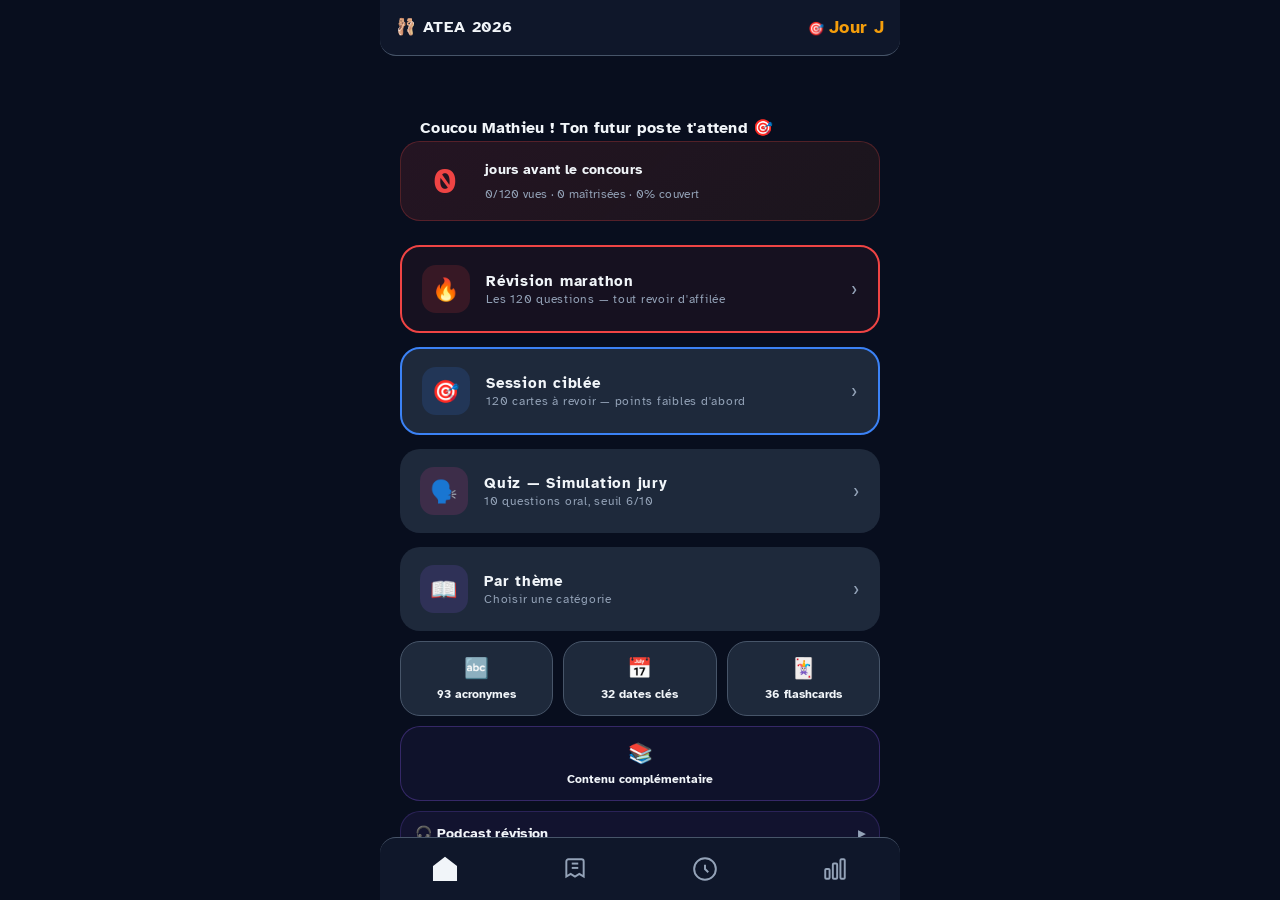
==== commit 69db2dd9: "v12: Add 70 new questions from full FTP-Recap PDF (50→120 total) - 70 new Q&A pairs (Q51-Q120) extra" ====
--- a/atea-prep/index.html
+++ b/atea-prep/index.html
@@ -62,6 +62,10 @@
 .flip-btn:active{transform:scale(0.98);opacity:0.9}
 .flip-btn.revealed{background:var(--surface2)}
 .flip-btn.secondary{background:var(--surface2);margin-top:10px}
+.my-answer{width:100%;min-height:100px;padding:16px;border-radius:var(--radius);border:1.5px solid var(--border);background:var(--surface);color:var(--text);font-size:15px;font-family:var(--font);line-height:1.8;resize:vertical;margin-bottom:14px;outline:none;transition:border-color .2s;letter-spacing:0.02em}
+.my-answer:focus{border-color:var(--accent)}
+.my-answer::placeholder{color:var(--muted);opacity:0.6}
+.my-answer-label{font-size:12px;text-transform:uppercase;letter-spacing:1.5px;color:var(--muted);font-weight:600;margin-bottom:8px}
 
 /* Progress ring */
 .progress-container{display:flex;align-items:center;gap:14px;margin-bottom:20px}
@@ -818,6 +822,8 @@
         "🔊 Lire à voix haute" +
       "</button>" +
     "</div>" +
+    "<div class=\"my-answer-label\">✍️ Ta réponse</div>" +
+    "<textarea class=\"my-answer\" id=\"myAnswer\" placeholder=\"Écris ta réponse ici avant de vérifier…\"></textarea>" +
     "<button class=\"flip-btn\" id=\"flipBtn\" onclick=\"revealMarathon()\">Voir la réponse</button>" +
     "<div class=\"leitner-btns\" id=\"leitnerBtns\" style=\"display:none\">" +
       "<button class=\"leitner-btn correct\" onclick=\"rateMarathon(true)\">✅ Je savais</button>" +
@@ -1035,6 +1041,8 @@
         🔊 Lire à voix haute
       </button>
     </div>
+    <div class="my-answer-label">✍️ Ta réponse</div>
+    <textarea class="my-answer" id="myAnswer" placeholder="Écris ta réponse ici avant de vérifier…"></textarea>
     <button class="flip-btn" id="flipBtn" onclick="revealGuided()">Voir la réponse</button>
     <div class="leitner-btns" id="leitnerBtns" style="display:none">
       <button class="leitner-btn correct" onclick="guidedRate(true)">✅ Je savais</button>
@@ -1157,6 +1165,8 @@
         🔊 Lire à voix haute
       </button>
     </div>
+    <div class="my-answer-label">✍️ Ta réponse</div>
+    <textarea class="my-answer" id="myAnswer" placeholder="Écris ta réponse ici avant de vérifier…"></textarea>
     <button class="flip-btn" id="flipBtn" onclick="revealFlashcard()">Voir la réponse</button>
     <div class="leitner-btns" id="leitnerBtns" style="display:none">
       <button class="leitner-btn correct" onclick="rateFlashcard(true)">✅ Je savais</button>
@@ -1214,6 +1224,7 @@
 
       <button class="flip-btn" style="margin-top:24px" onclick="startQuiz(10)">Lancer le quiz — 10 questions</button>
       <button class="flip-btn secondary" onclick="startQuiz(50)">Marathon — 50 questions</button>
+      <button class="flip-btn secondary" onclick="startQuiz(CONTENT.questions.length)">Marathon total — toutes les questions</button>
     </div>
   `;
 }
@@ -1262,7 +1273,8 @@
       <div class="card-q">${q.question}</div>
     </div>
 
-    <p style="font-size:13px;color:var(--muted);margin-bottom:12px;text-align:center">Formule ta réponse à voix haute, puis vérifie 👇</p>
+    <div class="my-answer-label">✍️ Ta réponse</div>
+    <textarea class="my-answer" id="myAnswer" placeholder="Écris ta réponse ici avant de vérifier…"></textarea>
 
     <button class="flip-btn" id="quizRevealBtn" onclick="revealQuizAnswer()">Voir la réponse modèle</button>
 
@@ -1490,8 +1502,8 @@
   document.getElementById('main').innerHTML = `
     <button class="sup-back" onclick="showTab('home')">← Retour</button>
     <h2 style="font-size:19px;font-weight:700;margin-bottom:4px" class="fade-in">📚 Contenu complémentaire</h2>
-    <div class="sup-badge">Bonus — en plus des 50 questions</div>
-    <p class="sup-intro fade-in">Fiches de référence sur des sujets que le jury peut aborder à l'oral. Ce contenu complète les 50 questions principales sans les remplacer.</p>
+    <div class="sup-badge">Bonus — en plus des questions principales</div>
+    <p class="sup-intro fade-in">Fiches de référence sur des sujets que le jury peut aborder à l'oral. Ce contenu complète les questions principales sans les remplacer.</p>
     <div class="fade-in">
       ${SUPPLEMENTARY.topics.map(t => `
         <div class="sup-topic-card" onclick="renderSupTopic('${t.id}')">
